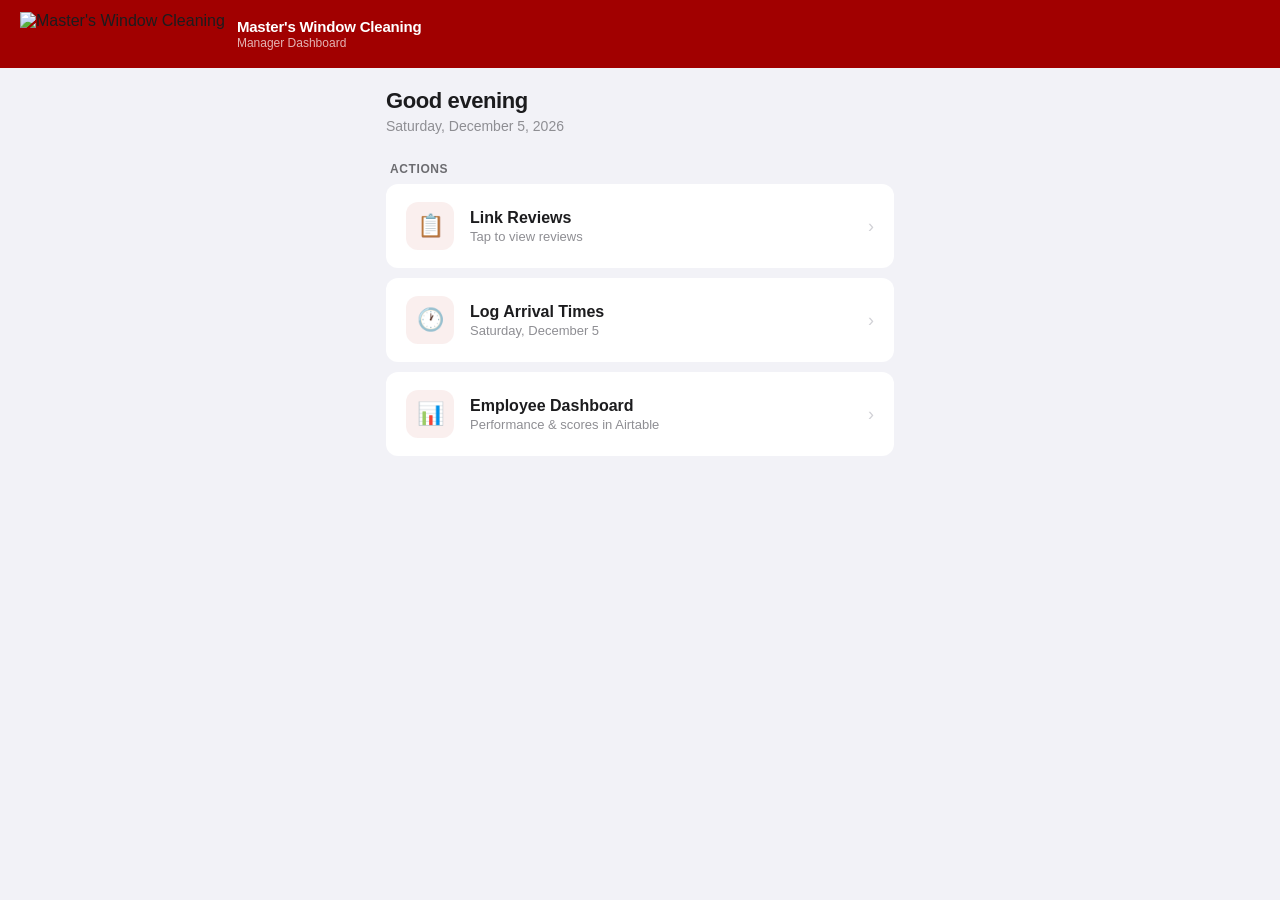
==== index.html @ 9eea2c7a "adding 3 pages and a dashboard" ====
<!DOCTYPE html>
<html lang="en">
<head>
<meta charset="UTF-8">
<meta name="viewport" content="width=device-width, initial-scale=1.0, maximum-scale=1.0">
<title>Master's Window Cleaning — Manager Dashboard</title>
<link rel="stylesheet" href="/mwc.css">
</head>
<body>

<header>
  <img class="header-logo" src="https://www.masterswindowcleaning.com/wp-content/uploads/2023/05/Final-logo.png" alt="Master's Window Cleaning">
  <div class="header-text">
    <h1>Master's Window Cleaning</h1>
    <p>Manager Dashboard</p>
  </div>
</header>

<div class="container">

  <div class="greeting" id="greeting">Good morning</div>
  <div class="date-label" id="date-label"></div>

  <p class="section-label">Actions</p>
  <div class="cards">

    <a class="dash-card" href="/reviews/">
      <div class="dash-icon">📋</div>
      <div class="dash-info">
        <div class="dash-title">Link Reviews</div>
        <div class="dash-sub" id="review-count"><span class="spinner"></span> Loading...</div>
      </div>
      <div class="dash-arrow">›</div>
    </a>

    <a class="dash-card" href="/manager/">
      <div class="dash-icon">🕐</div>
      <div class="dash-info">
        <div class="dash-title">Log Arrival Times</div>
        <div class="dash-sub" id="today-label"></div>
      </div>
      <div class="dash-arrow">›</div>
    </a>

    <a class="dash-card" href="https://airtable.com/appVXuyAYj47nZwyz/pagpmDIMyFnPi8ftK" target="_blank">
      <div class="dash-icon">📊</div>
      <div class="dash-info">
        <div class="dash-title">Employee Dashboard</div>
        <div class="dash-sub">Performance & scores in Airtable</div>
      </div>
      <div class="dash-arrow">›</div>
    </a>

  </div>

</div>

<script>
const AIRTABLE_BASE_ID = 'appVXuyAYj47nZwyz';
const AIRTABLE_PAT = 'pat51Bpz1DmsTICb1.4cc6011c585d7167d45c6214905f55c09fe042e18742b3fdd53f09646cfb00a0';

// Greeting and date
const now = new Date();
const hour = now.getHours();
const greeting = hour < 12 ? 'Good morning' : hour < 17 ? 'Good afternoon' : 'Good evening';
document.getElementById('greeting').textContent = greeting;
document.getElementById('date-label').textContent = now.toLocaleDateString('en-US', { weekday: 'long', month: 'long', day: 'numeric', year: 'numeric' });
document.getElementById('today-label').textContent = now.toLocaleDateString('en-US', { weekday: 'long', month: 'long', day: 'numeric' });

// Load unlinked review count
async function loadReviewCount() {
  try {
    const formula = encodeURIComponent(`NOT({Linked by Office})`);
    const res = await fetch(
      `https://api.airtable.com/v0/${AIRTABLE_BASE_ID}/Reviews?filterByFormula=${formula}&fields[]=Date`,
      { headers: { 'Authorization': `Bearer ${AIRTABLE_PAT}` } }
    );
    const data = await res.json();
    const count = data.records.length;
    const el = document.getElementById('review-count');
    if (count === 0) {
      el.textContent = 'All reviews linked ✓';
    } else {
      el.textContent = `${count} unlinked review${count !== 1 ? 's' : ''} waiting`;
      el.classList.add('alert');
    }
  } catch(e) {
    document.getElementById('review-count').textContent = 'Tap to view reviews';
  }
}

loadReviewCount();
</script>
</body>
</html>
---- mwc.css ----
:root {
    --brand:        #C0392B;
    --brand-dark:   #96281B;
    --brand-bg:     rgba(192,57,43,0.08);
    --text:         #1C1C1E;
    --text-2:       #6C6C70;
    --text-3:       #8E8E93;
    --sep:          rgba(60,60,67,0.18);
    --sep-opaque:   #D1D1D6;
    --bg:           #F2F2F7;
    --surface:      #FFFFFF;
    --radius:       12px;
    --radius-sm:    10px;
  }

  * { box-sizing: border-box; margin: 0; padding: 0; }

  body {
    font-family: -apple-system, BlinkMacSystemFont, 'Helvetica Neue', Arial, sans-serif;
    background: var(--bg);
    color: var(--text);
    min-height: 100vh;
    -webkit-font-smoothing: antialiased;
  }

  /* ── HEADER ── */
  header {
    background: #a10000;
    padding: 12px 20px;
    display: flex;
    align-items: center;
    gap: 12px;
    position: sticky;
    top: 0;
    z-index: 100;
    border-bottom: none;
  }

  .header-logo {
    height: 44px;
    width: auto;
    object-fit: contain;
    flex-shrink: 0;
  }

  .header-text h1 {
    font-size: 15px;
    font-weight: 600;
    color: #ffffff;
    letter-spacing: -0.2px;
  }

  .header-text p {
    font-size: 12px;
    font-weight: 400;
    color: rgba(255,255,255,0.70);
    margin-top: 1px;
  }

  /* ── CONTAINER ── */
  .container {
    max-width: 540px;
    margin: 0 auto;
    padding: 20px 16px 60px;
  }

  /* ── STEPS ── */
  .step { display: none; animation: fadeIn 0.25s ease; }
  .step.active { display: block; }

  @keyframes fadeIn {
    from { opacity: 0; transform: translateY(6px); }
    to   { opacity: 1; transform: translateY(0); }
  }

  /* ── PROGRESS ── */
  .progress {
    display: flex;
    gap: 5px;
    margin-bottom: 24px;
  }

  .progress-dot {
    flex: 1;
    height: 3px;
    background: var(--sep-opaque);
    border-radius: 2px;
    transition: background 0.3s;
  }

  .progress-dot.done { background: var(--brand); }

  /* ── SECTION LABEL ── */
  .section-label {
    font-size: 12px;
    font-weight: 600;
    color: var(--text-2);
    text-transform: uppercase;
    letter-spacing: 0.6px;
    margin: 20px 4px 8px;
  }

  /* ── CARDS ── */
  .card {
    background: var(--surface);
    border-radius: var(--radius);
    overflow: hidden;
    margin-bottom: 10px;
  }

  .card-title { display: none; }

  /* ── FORM ROWS ── */
  .form-row {
    display: flex;
    align-items: center;
    min-height: 44px;
    padding: 11px 16px;
    gap: 10px;
    border-bottom: 0.5px solid var(--sep);
  }

  .form-row:last-child { border-bottom: none; }

  .form-row .row-label {
    font-size: 16px;
    font-weight: 400;
    color: var(--text);
    flex-shrink: 0;
  }

  .form-row .row-label small {
    font-size: 13px;
    color: var(--text-3);
    font-weight: 400;
  }

  /* ── STANDALONE FIELD ── */
  .field-block {
    padding: 12px 16px;
    border-bottom: 0.5px solid var(--sep);
  }

  .field-block:last-child { border-bottom: none; }

  .field-block label {
    display: block;
    font-size: 12px;
    font-weight: 500;
    color: var(--text-3);
    margin-bottom: 5px;
    text-transform: none;
    letter-spacing: 0;
  }

  /* ── SELECT ── */
  .select-wrapper { position: relative; }

  .select-wrapper select {
    width: 100%;
    padding: 0;
    padding-right: 24px;
    border: none;
    background: transparent;
    font-family: inherit;
    font-size: 16px;
    font-weight: 400;
    color: var(--text);
    -webkit-appearance: none;
    appearance: none;
    outline: none;
    cursor: pointer;
  }

  .select-wrapper::after {
    content: '';
    position: absolute;
    right: 2px;
    top: 50%;
    width: 7px;
    height: 7px;
    border-right: 1.5px solid var(--text-3);
    border-bottom: 1.5px solid var(--text-3);
    transform: translateY(-65%) rotate(45deg);
    pointer-events: none;
  }

  /* ── DATE / TIME ── */
  input[type="time"],
  input[type="date"] {
    flex: 1;
    text-align: right;
    font-family: inherit;
    font-size: 16px;
    font-weight: 400;
    color: var(--brand);
    border: none;
    background: transparent;
    padding: 0;
    outline: none;
    cursor: pointer;
    min-width: 0;
  }

  .date-sub {
    font-size: 12px;
    color: var(--text-3);
    margin-top: 3px;
  }

  /* ── TEXT INPUT / TEXTAREA ── */
  input[type="text"] {
    width: 100%;
    border: none;
    background: transparent;
    font-family: inherit;
    font-size: 16px;
    color: var(--text);
    -webkit-appearance: none;
    appearance: none;
    outline: none;
    padding: 0;
  }

  textarea {
    width: 100%;
    border: none;
    background: transparent;
    font-family: inherit;
    font-size: 15px;
    font-weight: 400;
    color: var(--text);
    outline: none;
    resize: none;
    min-height: 88px;
    padding: 14px 16px;
    line-height: 1.5;
    display: block;
  }

  textarea::placeholder { color: var(--text-3); }

  /* ── TOGGLE ── */
  .toggle-field {
    display: flex;
    align-items: center;
    justify-content: space-between;
    padding: 10px 16px;
    min-height: 44px;
    border-bottom: 0.5px solid var(--sep);
  }

  .toggle-field:last-child { border-bottom: none; }

  .toggle-label { font-size: 16px; font-weight: 400; color: var(--text); }
  .toggle-sub { font-size: 13px; color: var(--text-2); margin-top: 1px; }

  .toggle {
    position: relative;
    width: 51px;
    height: 31px;
    flex-shrink: 0;
  }

  .toggle input { opacity: 0; width: 0; height: 0; position: absolute; }

  .toggle-slider {
    position: absolute;
    inset: 0;
    background: var(--sep-opaque);
    border-radius: 31px;
    transition: background 0.25s;
    cursor: pointer;
  }

  .toggle-slider::before {
    content: '';
    position: absolute;
    width: 27px;
    height: 27px;
    left: 2px;
    top: 2px;
    background: white;
    border-radius: 50%;
    transition: transform 0.25s;
    box-shadow: 0 2px 6px rgba(0,0,0,0.20), 0 0.5px 2px rgba(0,0,0,0.12);
  }

  .toggle input:checked + .toggle-slider { background: var(--brand); }
  .toggle input:checked + .toggle-slider::before { transform: translateX(20px); }

  /* ── CHECKLIST TOGGLE ── */
  .checklist-toggle { align-items: flex-start; padding-top: 12px; padding-bottom: 12px; }
  .checklist-toggle .toggle { margin-top: 3px; }
  .checklist-item-label { flex: 1; padding-right: 12px; font-size: 15px; line-height: 1.4; color: var(--text); }

  /* ── PHOTO UPLOAD ── */
  .photo-section { padding: 14px 16px; }
  .photo-section + .photo-section { border-top: 0.5px solid var(--sep); }

  .photo-upload {
    border: 1.5px dashed var(--sep-opaque);
    border-radius: var(--radius-sm);
    padding: 20px 16px;
    text-align: center;
    cursor: pointer;
    position: relative;
    transition: border-color 0.2s, background 0.2s;
  }

  .photo-upload:active { border-color: var(--brand); background: var(--brand-bg); }

  .photo-upload input[type="file"] {
    position: absolute;
    inset: 0;
    opacity: 0;
    cursor: pointer;
    width: 100%;
    height: 100%;
    border: none;
    background: none;
    padding: 0;
  }

  .photo-upload-icon { font-size: 26px; margin-bottom: 5px; line-height: 1; }
  .photo-upload p { font-size: 14px; color: var(--text-2); }
  .photo-upload strong { color: var(--brand); font-weight: 600; }

  .photo-preview { display: flex; flex-wrap: wrap; gap: 8px; margin-top: 10px; }

  .photo-preview img {
    width: 72px;
    height: 72px;
    object-fit: cover;
    border-radius: 8px;
  }

  /* ── JOB BANNER ── */
  .job-banner {
    background: var(--brand);
    color: white;
    border-radius: var(--radius);
    padding: 16px 18px;
    margin-bottom: 10px;
  }

  .job-banner .job-name {
    font-size: 18px;
    font-weight: 700;
    letter-spacing: -0.3px;
    margin-bottom: 3px;
  }

  .job-banner .job-meta {
    font-size: 13px;
    color: rgba(255,255,255,0.80);
    display: flex;
    flex-direction: column;
    gap: 1px;
  }

  .job-banner .job-type-tag {
    display: inline-block;
    background: rgba(255,255,255,0.20);
    color: white;
    font-size: 11px;
    font-weight: 600;
    text-transform: uppercase;
    letter-spacing: 0.8px;
    padding: 3px 10px;
    border-radius: 20px;
    margin-top: 8px;
  }

  /* ── CLIENT LIST ── */
  .client-list { display: flex; flex-direction: column; gap: 8px; }
  .client-list-card { margin-bottom: 10px; }

  .client-item {
    background: var(--surface);
    border-radius: var(--radius);
    padding: 14px 16px;
    cursor: pointer;
    display: flex;
    align-items: center;
    gap: 12px;
    transition: background 0.15s;
  }

  .client-item:active { background: var(--bg); }
  .client-item.selected { background: var(--brand-bg); }
  .client-item-info { flex: 1; min-width: 0; }

  .client-item-name { font-size: 16px; font-weight: 600; color: var(--text); margin-bottom: 2px; }
  .client-item-jobs { font-size: 13px; color: var(--text-3); }

  .client-item-check {
    width: 22px;
    height: 22px;
    border-radius: 50%;
    border: 1.5px solid var(--sep-opaque);
    display: flex;
    align-items: center;
    justify-content: center;
    flex-shrink: 0;
    color: transparent;
    font-size: 11px;
    font-weight: 700;
    transition: all 0.2s;
  }

  .client-item.selected .client-item-check {
    background: var(--brand);
    border-color: var(--brand);
    color: white;
  }

  /* ── REVIEW CARD ── */
  .review-card {
    background: var(--surface);
    border-radius: var(--radius);
    padding: 16px;
    margin-bottom: 12px;
  }

  .review-meta {
    display: flex;
    gap: 8px;
    align-items: center;
    margin-bottom: 8px;
  }

  .review-source {
    font-size: 11px;
    font-weight: 600;
    text-transform: uppercase;
    letter-spacing: 0.6px;
    padding: 3px 8px;
    border-radius: 20px;
    background: var(--brand-bg);
    color: var(--brand);
  }

  .review-date { font-size: 12px; color: var(--text-3); }

  .review-customer {
    font-size: 16px;
    font-weight: 600;
    color: var(--text);
    margin-bottom: 6px;
  }

  .review-text {
    font-size: 14px;
    color: var(--text-2);
    line-height: 1.5;
    margin-bottom: 12px;
  }

  .review-fields { display: flex; flex-direction: column; gap: 10px; }

  .review-field label {
    display: block;
    font-size: 11px;
    font-weight: 600;
    color: var(--text-3);
    text-transform: uppercase;
    letter-spacing: 0.5px;
    margin-bottom: 4px;
  }

  .review-field input[type="text"],
  .review-field select {
    width: 100%;
    padding: 8px 10px;
    border: 1px solid var(--sep-opaque);
    border-radius: var(--radius-sm);
    font-family: inherit;
    font-size: 15px;
    color: var(--text);
    background: var(--bg);
    outline: none;
    -webkit-appearance: none;
    appearance: none;
  }

  .review-save-btn {
    margin-top: 12px;
    width: 100%;
    padding: 11px;
    background: var(--brand);
    color: white;
    border: none;
    border-radius: var(--radius-sm);
    font-family: inherit;
    font-size: 15px;
    font-weight: 600;
    cursor: pointer;
    transition: opacity 0.15s;
  }

  .review-save-btn:active { opacity: 0.75; }
  .review-save-btn:disabled { opacity: 0.5; }

  .review-saved {
    text-align: center;
    padding: 12px;
    color: #34C759;
    font-size: 14px;
    font-weight: 600;
  }

  /* ── BUTTONS ── */
  .btn {
    display: block;
    width: 100%;
    padding: 14px 20px;
    border: none;
    border-radius: var(--radius);
    font-family: inherit;
    font-size: 16px;
    font-weight: 600;
    letter-spacing: -0.2px;
    cursor: pointer;
    transition: opacity 0.15s, transform 0.1s;
    text-align: center;
  }

  .btn:active { opacity: 0.75; transform: scale(0.99); }
  .btn-primary { background: var(--brand); color: white; }
  .btn-secondary { background: none; color: var(--brand); font-weight: 500; padding: 12px 20px; }

  .actions { margin-top: 16px; display: flex; flex-direction: column; gap: 2px; }

  /* ── INCIDENT NOTES ── */
  #incident-notes-field {
    display: none;
    border-top: 0.5px solid var(--sep);
    padding: 4px 16px 12px;
  }

  #incident-notes-field.visible { display: block; }

  #incident-notes-field label {
    display: block;
    font-size: 12px;
    font-weight: 500;
    color: var(--text-3);
    margin: 10px 0 5px;
  }

  #incident-notes-field textarea { padding: 0; min-height: 72px; }

  /* ── LOADING ── */
  .loading {
    text-align: center;
    padding: 32px 20px;
    color: var(--text-3);
    font-size: 14px;
    font-weight: 500;
  }

  .spinner {
    width: 24px;
    height: 24px;
    border: 2px solid var(--sep-opaque);
    border-top-color: var(--brand);
    border-radius: 50%;
    animation: spin 0.8s linear infinite;
    margin: 0 auto 10px;
  }

  @keyframes spin { to { transform: rotate(360deg); } }

  /* ── NO JOBS / ERROR ── */
  .no-jobs {
    text-align: center;
    padding: 32px;
    color: var(--text-3);
    font-size: 15px;
  }

  .error-msg {
    background: rgba(255,59,48,0.10);
    color: #FF3B30;
    padding: 11px 14px;
    border-radius: var(--radius-sm);
    font-size: 14px;
    font-weight: 500;
    margin-bottom: 12px;
    display: none;
  }

  .error-msg.visible { display: block; }

  /* ── SUCCESS ── */
  .success-screen {
    text-align: center;
    padding: 56px 24px 40px;
    display: none;
  }

  .success-screen.visible { display: block; animation: fadeIn 0.4s ease; }
  .success-icon { font-size: 64px; margin-bottom: 20px; line-height: 1; }

  .success-screen h2 {
    font-size: 26px;
    font-weight: 700;
    color: var(--text);
    letter-spacing: -0.5px;
    margin-bottom: 8px;
  }

  .success-screen p {
    color: var(--text-2);
    font-size: 15px;
    margin-bottom: 32px;
    line-height: 1.5;
  }

  /* ── DASHBOARD LANDING ── */
  .greeting {
    font-size: 22px;
    font-weight: 700;
    color: var(--text);
    letter-spacing: -0.4px;
    margin-bottom: 4px;
  }

  .date-label {
    font-size: 14px;
    color: var(--text-3);
    margin-bottom: 28px;
  }

  .cards { display: flex; flex-direction: column; gap: 10px; margin-bottom: 28px; }

  .dash-card {
    background: var(--surface);
    border-radius: var(--radius);
    padding: 18px 20px;
    display: flex;
    align-items: center;
    gap: 16px;
    cursor: pointer;
    text-decoration: none;
    color: inherit;
    transition: background 0.15s, transform 0.1s;
    border: none;
    width: 100%;
    text-align: left;
  }

  .dash-card:active { background: var(--brand-bg); transform: scale(0.99); }

  .dash-icon {
    width: 48px;
    height: 48px;
    background: var(--brand-bg);
    border-radius: 12px;
    display: flex;
    align-items: center;
    justify-content: center;
    font-size: 22px;
    flex-shrink: 0;
  }

  .dash-info { flex: 1; min-width: 0; }
  .dash-title { font-size: 16px; font-weight: 600; color: var(--text); margin-bottom: 2px; }
  .dash-sub { font-size: 13px; color: var(--text-3); }
  .dash-sub.alert { color: var(--brand); font-weight: 500; }
  .dash-arrow { font-size: 18px; color: var(--sep-opaque); flex-shrink: 0; }
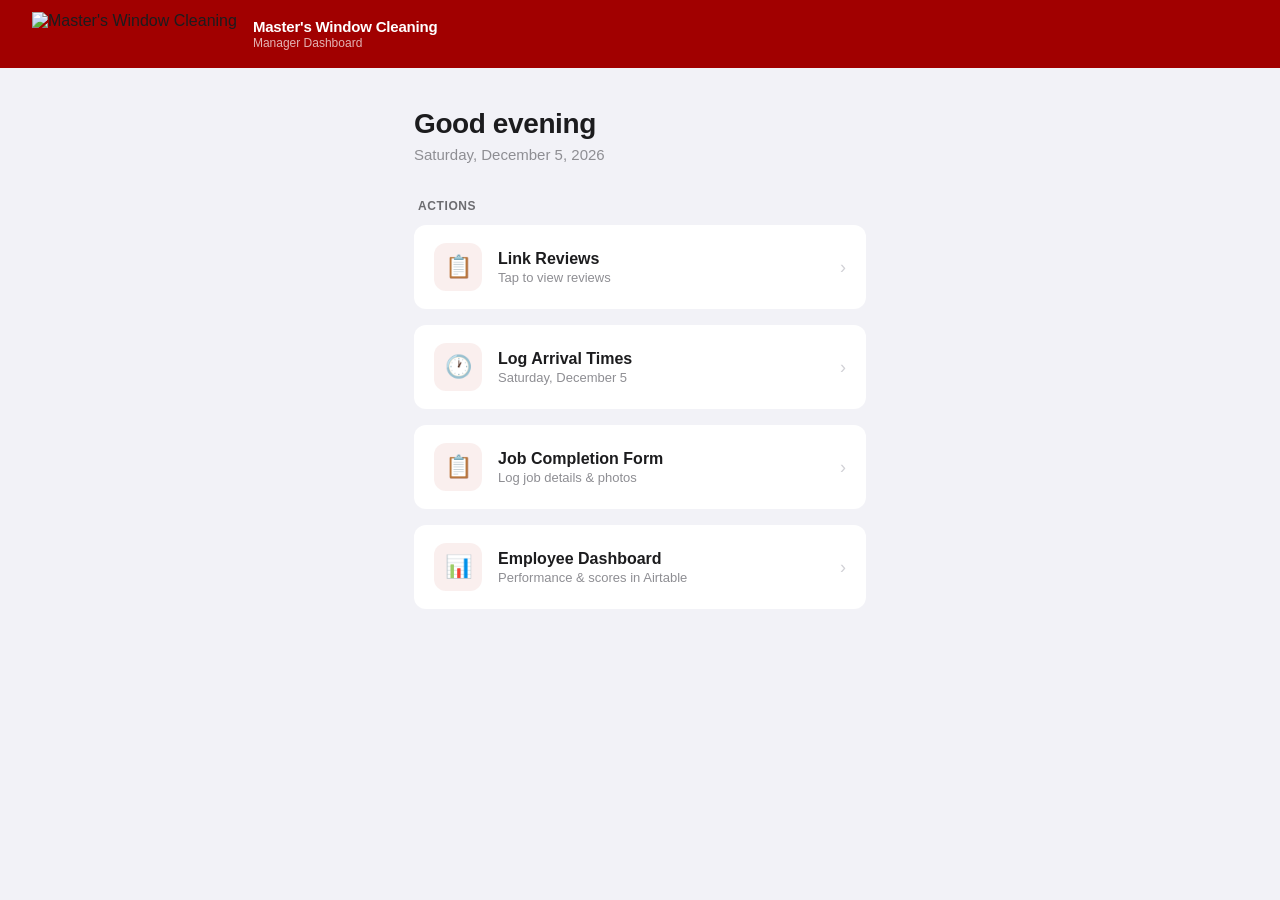
==== commit da585ae4: "Add Job Completion Form button to dashboard - Add new dashboard card linking to /jobs/ form - Opens " ====
--- a/index.html
+++ b/index.html
@@ -38,6 +38,15 @@
       <div class="dash-info">
         <div class="dash-title">Log Arrival Times</div>
         <div class="dash-sub" id="today-label"></div>
+      </div>
+      <div class="dash-arrow">›</div>
+    </a>
+
+    <a class="dash-card" href="/jobs/" target="_blank">
+      <div class="dash-icon">📋</div>
+      <div class="dash-info">
+        <div class="dash-title">Job Completion Form</div>
+        <div class="dash-sub">Log job details & photos</div>
       </div>
       <div class="dash-arrow">›</div>
     </a>
--- a/mwc.css
+++ b/mwc.css
@@ -36,6 +36,13 @@
     border-bottom: none;
   }
 
+  @media (min-width: 641px) {
+    header {
+      padding: 12px 32px;
+      gap: 16px;
+    }
+  }
+
   .header-logo {
     height: 44px;
     width: auto;
@@ -57,11 +64,36 @@
     margin-top: 1px;
   }
 
+  .header-back {
+    background: none;
+    border: none;
+    color: #ffffff;
+    font-size: 26px;
+    padding: 0;
+    width: 44px;
+    height: 44px;
+    display: flex;
+    align-items: center;
+    justify-content: center;
+    cursor: pointer;
+    flex-shrink: 0;
+    transition: opacity 0.15s;
+    margin-left: auto;
+  }
+
+  .header-back:active { opacity: 0.6; }
+
   /* ── CONTAINER ── */
   .container {
-    max-width: 540px;
     margin: 0 auto;
     padding: 20px 16px 60px;
+  }
+
+  @media (min-width: 641px) {
+    .container {
+      max-width: 500px;
+      padding: 40px 24px 80px;
+    }
   }
 
   /* ── STEPS ── */
@@ -97,7 +129,7 @@
     color: var(--text-2);
     text-transform: uppercase;
     letter-spacing: 0.6px;
-    margin: 20px 4px 8px;
+    margin: 24px 4px 12px;
   }
 
   /* ── CARDS ── */
@@ -106,6 +138,11 @@
     border-radius: var(--radius);
     overflow: hidden;
     margin-bottom: 10px;
+    box-shadow: 0 1px 3px rgba(0, 0, 0, 0.08);
+  }
+
+  @media (min-width: 641px) {
+    .card { margin-bottom: 16px; }
   }
 
   .card-title { display: none; }
@@ -121,6 +158,13 @@
   }
 
   .form-row:last-child { border-bottom: none; }
+
+  @media (min-width: 641px) {
+    .form-row {
+      padding: 14px 20px;
+      gap: 20px;
+    }
+  }
 
   .form-row .row-label {
     font-size: 16px;
@@ -175,13 +219,13 @@
   .select-wrapper::after {
     content: '';
     position: absolute;
-    right: 2px;
+    right: 8px;
     top: 50%;
-    width: 7px;
-    height: 7px;
+    width: 6px;
+    height: 6px;
     border-right: 1.5px solid var(--text-3);
     border-bottom: 1.5px solid var(--text-3);
-    transform: translateY(-65%) rotate(45deg);
+    transform: translateY(-50%) rotate(45deg);
     pointer-events: none;
   }
 
@@ -415,19 +459,45 @@
     color: white;
   }
 
+  /* ── REVIEW LIST GRID ── */
+  #review-list {
+    display: grid;
+    grid-template-columns: 1fr;
+    gap: 20px;
+  }
+
+  @media (min-width: 641px) {
+    #review-list {
+      grid-template-columns: repeat(2, 1fr);
+      gap: 40px;
+      width: 100vw;
+      margin-left: calc(-50vw + 50%);
+      margin-right: calc(-50vw + 50%);
+      padding: 0 24px;
+    }
+  }
+
+  @media (min-width: 1024px) {
+    #review-list {
+      grid-template-columns: repeat(3, 1fr);
+      gap: 40px;
+    }
+  }
+
   /* ── REVIEW CARD ── */
   .review-card {
     background: var(--surface);
     border-radius: var(--radius);
-    padding: 16px;
+    padding: 18px;
+    box-shadow: 0 1px 3px rgba(0, 0, 0, 0.08);
+  }
+
+  .review-meta {
+    display: flex;
+    gap: 10px;
+    align-items: center;
     margin-bottom: 12px;
-  }
-
-  .review-meta {
-    display: flex;
-    gap: 8px;
-    align-items: center;
-    margin-bottom: 8px;
+    flex-wrap: wrap;
   }
 
   .review-source {
@@ -435,7 +505,7 @@
     font-weight: 600;
     text-transform: uppercase;
     letter-spacing: 0.6px;
-    padding: 3px 8px;
+    padding: 4px 10px;
     border-radius: 20px;
     background: var(--brand-bg);
     color: var(--brand);
@@ -447,17 +517,17 @@
     font-size: 16px;
     font-weight: 600;
     color: var(--text);
-    margin-bottom: 6px;
+    margin-bottom: 10px;
   }
 
   .review-text {
     font-size: 14px;
     color: var(--text-2);
     line-height: 1.5;
-    margin-bottom: 12px;
-  }
-
-  .review-fields { display: flex; flex-direction: column; gap: 10px; }
+    margin-bottom: 16px;
+  }
+
+  .review-fields { display: flex; flex-direction: column; gap: 16px; margin-top: 14px; }
 
   .review-field label {
     display: block;
@@ -466,13 +536,13 @@
     color: var(--text-3);
     text-transform: uppercase;
     letter-spacing: 0.5px;
-    margin-bottom: 4px;
+    margin-bottom: 8px;
   }
 
   .review-field input[type="text"],
   .review-field select {
     width: 100%;
-    padding: 8px 10px;
+    padding: 10px 12px;
     border: 1px solid var(--sep-opaque);
     border-radius: var(--radius-sm);
     font-family: inherit;
@@ -485,9 +555,9 @@
   }
 
   .review-save-btn {
-    margin-top: 12px;
+    margin-top: 18px;
     width: 100%;
-    padding: 11px;
+    padding: 12px;
     background: var(--brand);
     color: white;
     border: none;
@@ -527,6 +597,8 @@
   }
 
   .btn:active { opacity: 0.75; transform: scale(0.99); }
+  .btn:disabled { opacity: 0.5; cursor: not-allowed; }
+  .btn:disabled:active { opacity: 0.5; transform: none; }
   .btn-primary { background: var(--brand); color: white; }
   .btn-secondary { background: none; color: var(--brand); font-weight: 500; padding: 12px 20px; }
 
@@ -633,7 +705,22 @@
     margin-bottom: 28px;
   }
 
+  @media (min-width: 641px) {
+    .greeting {
+      font-size: 28px;
+      margin-bottom: 6px;
+    }
+    .date-label {
+      font-size: 15px;
+      margin-bottom: 36px;
+    }
+  }
+
   .cards { display: flex; flex-direction: column; gap: 10px; margin-bottom: 28px; }
+
+  @media (min-width: 641px) {
+    .cards { gap: 16px; margin-bottom: 40px; }
+  }
 
   .dash-card {
     background: var(--surface);
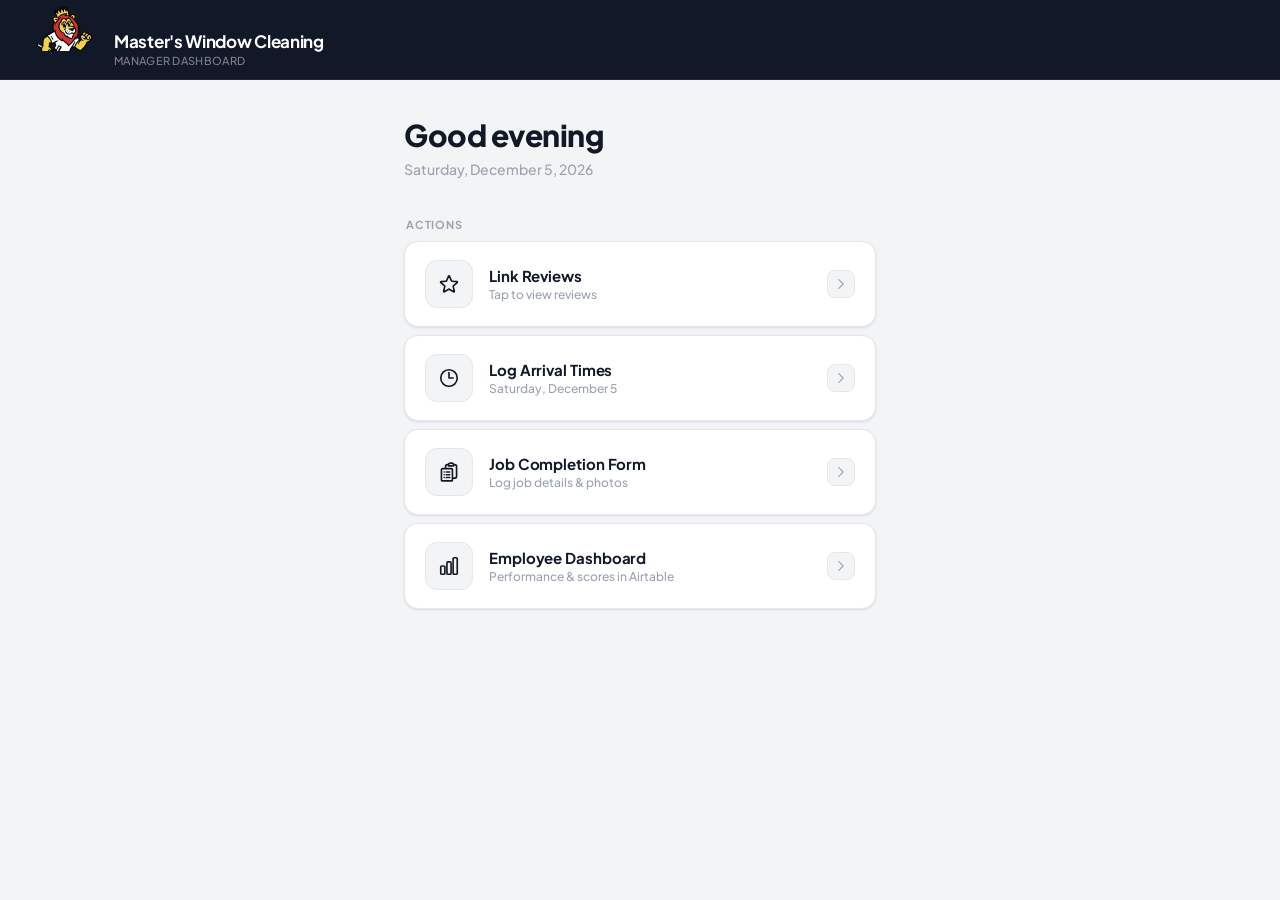
==== commit 24ca374e: "Implement design reskin across all pages - Replace mwc.css with mwc-new.css (new design tokens, typo" ====
--- a/index.html
+++ b/index.html
@@ -4,12 +4,12 @@
 <meta charset="UTF-8">
 <meta name="viewport" content="width=device-width, initial-scale=1.0, maximum-scale=1.0">
 <title>Master's Window Cleaning — Manager Dashboard</title>
-<link rel="stylesheet" href="/mwc.css">
+<link rel="stylesheet" href="/mwc-new.css">
 </head>
 <body>
 
 <header>
-  <img class="header-logo" src="https://www.masterswindowcleaning.com/wp-content/uploads/2023/05/Final-logo.png" alt="Master's Window Cleaning">
+  <img class="header-lion" src="/assets/lion.png" alt="Lion">
   <div class="header-text">
     <h1>Master's Window Cleaning</h1>
     <p>Manager Dashboard</p>
@@ -24,40 +24,64 @@
   <p class="section-label">Actions</p>
   <div class="cards">
 
-    <a class="dash-card" href="/reviews/">
-      <div class="dash-icon">📋</div>
+    <a class="dash-card" href="/reviews/index.html">
+      <div class="dash-icon">
+        <svg xmlns="http://www.w3.org/2000/svg" fill="none" viewBox="0 0 24 24" stroke-width="1.8" stroke="currentColor">
+          <path stroke-linecap="round" stroke-linejoin="round" d="M11.48 3.499a.562.562 0 0 1 1.04 0l2.125 5.111a.563.563 0 0 0 .475.345l5.518.442c.499.04.701.663.321.988l-4.204 3.602a.563.563 0 0 0-.182.557l1.285 5.385a.562.562 0 0 1-.84.61l-4.725-2.885a.562.562 0 0 0-.586 0L6.982 20.54a.562.562 0 0 1-.84-.61l1.285-5.386a.562.562 0 0 0-.182-.557l-4.204-3.602a.562.562 0 0 1 .321-.988l5.518-.442a.563.563 0 0 0 .475-.345L11.48 3.5Z" />
+        </svg>
+      </div>
       <div class="dash-info">
         <div class="dash-title">Link Reviews</div>
-        <div class="dash-sub" id="review-count"><span class="spinner"></span> Loading...</div>
+        <div class="dash-sub" id="review-count">Loading…</div>
       </div>
-      <div class="dash-arrow">›</div>
+      <div class="dash-arrow">
+        <svg xmlns="http://www.w3.org/2000/svg" fill="none" viewBox="0 0 24 24" stroke-width="2" stroke="currentColor"><path stroke-linecap="round" stroke-linejoin="round" d="m8.25 4.5 7.5 7.5-7.5 7.5" /></svg>
+      </div>
     </a>
 
-    <a class="dash-card" href="/manager/">
-      <div class="dash-icon">🕐</div>
+    <a class="dash-card" href="/manager/index.html">
+      <div class="dash-icon">
+        <svg xmlns="http://www.w3.org/2000/svg" fill="none" viewBox="0 0 24 24" stroke-width="1.8" stroke="currentColor">
+          <path stroke-linecap="round" stroke-linejoin="round" d="M12 6v6h4.5m4.5 0a9 9 0 1 1-18 0 9 9 0 0 1 18 0Z" />
+        </svg>
+      </div>
       <div class="dash-info">
         <div class="dash-title">Log Arrival Times</div>
         <div class="dash-sub" id="today-label"></div>
       </div>
-      <div class="dash-arrow">›</div>
+      <div class="dash-arrow">
+        <svg xmlns="http://www.w3.org/2000/svg" fill="none" viewBox="0 0 24 24" stroke-width="2" stroke="currentColor"><path stroke-linecap="round" stroke-linejoin="round" d="m8.25 4.5 7.5 7.5-7.5 7.5" /></svg>
+      </div>
     </a>
 
-    <a class="dash-card" href="/jobs/" target="_blank">
-      <div class="dash-icon">📋</div>
+    <a class="dash-card" href="/jobs/index.html">
+      <div class="dash-icon">
+        <svg xmlns="http://www.w3.org/2000/svg" fill="none" viewBox="0 0 24 24" stroke-width="1.8" stroke="currentColor">
+          <path stroke-linecap="round" stroke-linejoin="round" d="M9 12h3.75M9 15h3.75M9 18h3.75m3 .75H18a2.25 2.25 0 0 0 2.25-2.25V6.108c0-1.135-.845-2.098-1.976-2.192a48.424 48.424 0 0 0-1.123-.08m-5.801 0c-.065.21-.1.433-.1.664 0 .414.336.75.75.75h4.5a.75.75 0 0 0 .75-.75 2.25 2.25 0 0 0-.1-.664m-5.8 0A2.251 2.251 0 0 1 13.5 2.25H15c1.012 0 1.867.668 2.15 1.586m-5.8 0c-.376.023-.75.05-1.124.08C9.095 4.01 8.25 4.973 8.25 6.108V8.25m0 0H4.875c-.621 0-1.125.504-1.125 1.125v11.25c0 .621.504 1.125 1.125 1.125h9.75c.621 0 1.125-.504 1.125-1.125V9.375c0-.621-.504-1.125-1.125-1.125H8.25ZM6.75 12h.008v.008H6.75V12Zm0 3h.008v.008H6.75V15Zm0 3h.008v.008H6.75V18Z" />
+        </svg>
+      </div>
       <div class="dash-info">
         <div class="dash-title">Job Completion Form</div>
         <div class="dash-sub">Log job details & photos</div>
       </div>
-      <div class="dash-arrow">›</div>
+      <div class="dash-arrow">
+        <svg xmlns="http://www.w3.org/2000/svg" fill="none" viewBox="0 0 24 24" stroke-width="2" stroke="currentColor"><path stroke-linecap="round" stroke-linejoin="round" d="m8.25 4.5 7.5 7.5-7.5 7.5" /></svg>
+      </div>
     </a>
 
     <a class="dash-card" href="https://airtable.com/appVXuyAYj47nZwyz/pagpmDIMyFnPi8ftK" target="_blank">
-      <div class="dash-icon">📊</div>
+      <div class="dash-icon">
+        <svg xmlns="http://www.w3.org/2000/svg" fill="none" viewBox="0 0 24 24" stroke-width="1.8" stroke="currentColor">
+          <path stroke-linecap="round" stroke-linejoin="round" d="M3 13.125C3 12.504 3.504 12 4.125 12h2.25c.621 0 1.125.504 1.125 1.125v6.75C7.5 20.496 6.996 21 6.375 21h-2.25A1.125 1.125 0 0 1 3 19.875v-6.75ZM9.75 8.625c0-.621.504-1.125 1.125-1.125h2.25c.621 0 1.125.504 1.125 1.125v11.25c0 .621-.504 1.125-1.125 1.125h-2.25a1.125 1.125 0 0 1-1.125-1.125V8.625ZM16.5 4.125c0-.621.504-1.125 1.125-1.125h2.25C20.496 3 21 3.504 21 4.125v15.75c0 .621-.504 1.125-1.125 1.125h-2.25a1.125 1.125 0 0 1-1.125-1.125V4.125Z" />
+        </svg>
+      </div>
       <div class="dash-info">
         <div class="dash-title">Employee Dashboard</div>
-        <div class="dash-sub">Performance & scores in Airtable</div>
+        <div class="dash-sub">Performance &amp; scores in Airtable</div>
       </div>
-      <div class="dash-arrow">›</div>
+      <div class="dash-arrow">
+        <svg xmlns="http://www.w3.org/2000/svg" fill="none" viewBox="0 0 24 24" stroke-width="2" stroke="currentColor"><path stroke-linecap="round" stroke-linejoin="round" d="m8.25 4.5 7.5 7.5-7.5 7.5" /></svg>
+      </div>
     </a>
 
   </div>
@@ -89,6 +113,7 @@
     const el = document.getElementById('review-count');
     if (count === 0) {
       el.textContent = 'All reviews linked ✓';
+      el.classList.add('success');
     } else {
       el.textContent = `${count} unlinked review${count !== 1 ? 's' : ''} waiting`;
       el.classList.add('alert');
@@ -100,5 +125,6 @@
 
 loadReviewCount();
 </script>
+<script src="/custom-select.js"></script>
 </body>
 </html>
--- a/mwc-new.css
+++ b/mwc-new.css
@@ -0,0 +1,927 @@
+@import url('https://fonts.googleapis.com/css2?family=Plus+Jakarta+Sans:wght@400;500;600;700;800&display=swap');
+
+/* ── TOKENS ── */
+:root {
+  --red:          #C0392B;
+  --red-bg:       rgba(192,57,43,0.08);
+  --amber:        #D97706;
+  --amber-bg:     rgba(217,119,6,0.10);
+  --primary:      #111827;
+  --primary-h:    #1F2937;
+  --success:      #16A34A;
+  --error:        #DC2626;
+  --text:         #111827;
+  --text-2:       #4B5563;
+  --text-3:       #9CA3AF;
+  --bg:           #F3F4F6;
+  --surface:      #FFFFFF;
+  --border:       #E5E7EB;
+  --border-2:     rgba(0,0,0,0.06);
+  --radius:       14px;
+  --radius-sm:    10px;
+  --shadow-sm:    0 1px 3px rgba(0,0,0,0.07), 0 1px 2px rgba(0,0,0,0.04);
+  --shadow-md:    0 4px 16px rgba(0,0,0,0.07), 0 2px 4px rgba(0,0,0,0.04);
+}
+
+/* ── RESET ── */
+*, *::before, *::after { box-sizing: border-box; margin: 0; padding: 0; }
+
+body {
+  font-family: 'Plus Jakarta Sans', -apple-system, sans-serif;
+  background: var(--bg);
+  color: var(--text);
+  min-height: 100vh;
+  -webkit-font-smoothing: antialiased;
+  text-rendering: optimizeLegibility;
+}
+
+/* ── HEADER ── */
+header {
+  background: #111827;
+  padding: 0 20px 10px;
+  height: 76px;
+  display: flex;
+  align-items: flex-end;
+  gap: 14px;
+  position: sticky;
+  top: 0;
+  z-index: 100;
+  border-bottom: 1px solid rgba(255,255,255,0.06);
+}
+
+@media (min-width: 641px) {
+  header { padding: 0 32px 10px; height: 80px; }
+}
+
+.header-lion {
+  height: 68px;
+  width: 68px;
+  object-fit: contain;
+  object-position: top;
+  flex-shrink: 0;
+  border-radius: 0;
+  margin-bottom: -2px;
+}
+
+.header-text {
+  display: flex;
+  flex-direction: column;
+  gap: 2px;
+  flex: 1;
+  min-width: 0;
+  padding-bottom: 2px;
+}
+
+.header-text h1 {
+  font-size: 17px;
+  font-weight: 700;
+  color: #FFFFFF;
+  letter-spacing: -0.3px;
+  white-space: nowrap;
+  overflow: hidden;
+  text-overflow: ellipsis;
+}
+
+.header-text p {
+  font-size: 11px;
+  font-weight: 500;
+  color: rgba(255,255,255,0.45);
+  letter-spacing: 0.3px;
+  text-transform: uppercase;
+}
+
+.header-back {
+  background: rgba(255,255,255,0.08);
+  border: none;
+  color: rgba(255,255,255,0.80);
+  font-size: 13px;
+  font-weight: 600;
+  font-family: inherit;
+  padding: 0 14px;
+  height: 34px;
+  display: flex;
+  align-items: center;
+  justify-content: center;
+  gap: 6px;
+  cursor: pointer;
+  flex-shrink: 0;
+  transition: background 0.15s, color 0.15s;
+  border-radius: 8px;
+  text-decoration: none;
+}
+
+.header-back:hover { background: rgba(255,255,255,0.13); color: #fff; }
+.header-back svg { width: 14px; height: 14px; }
+
+/* ── CONTAINER ── */
+.container {
+  margin: 0 auto;
+  padding: 24px 16px 72px;
+}
+
+@media (min-width: 641px) {
+  .container {
+    max-width: 520px;
+    padding: 36px 24px 80px;
+  }
+}
+
+/* Wide container for manager/reviews grid */
+.container-wide {
+  margin: 0 auto;
+  padding: 24px 16px 72px;
+  max-width: 1200px;
+}
+
+@media (min-width: 641px) {
+  .container-wide { padding: 36px 32px 80px; }
+}
+
+/* ── STEPS ── */
+.step { display: none; animation: fadeUp 0.22s ease; }
+.step.active { display: block; }
+
+@keyframes fadeUp {
+  from { opacity: 0; transform: translateY(8px); }
+  to   { opacity: 1; transform: translateY(0); }
+}
+
+/* ── PROGRESS ── */
+.progress {
+  display: flex;
+  gap: 5px;
+  margin-bottom: 24px;
+}
+
+.progress-dot {
+  flex: 1;
+  height: 3px;
+  background: var(--border);
+  border-radius: 2px;
+  transition: background 0.3s;
+}
+
+.progress-dot.done { background: var(--primary); }
+
+/* ── SECTION LABEL ── */
+.section-label {
+  font-size: 11px;
+  font-weight: 700;
+  color: var(--text-3);
+  text-transform: uppercase;
+  letter-spacing: 0.8px;
+  margin: 28px 2px 10px;
+}
+
+/* ── CARD ── */
+.card {
+  background: var(--surface);
+  border-radius: var(--radius);
+  overflow: hidden;
+  margin-bottom: 12px;
+  box-shadow: var(--shadow-sm);
+  border: 1px solid var(--border);
+}
+
+@media (min-width: 641px) {
+  .card { margin-bottom: 16px; }
+}
+
+.card-title { display: none; }
+
+/* ── FORM ROWS ── */
+.form-row {
+  display: flex;
+  align-items: center;
+  min-height: 48px;
+  padding: 12px 16px;
+  gap: 12px;
+  border-bottom: 1px solid var(--border);
+}
+
+.form-row:last-child { border-bottom: none; }
+
+@media (min-width: 641px) {
+  .form-row { padding: 14px 20px; }
+}
+
+.form-row .row-label {
+  font-size: 15px;
+  font-weight: 500;
+  color: var(--text);
+  flex-shrink: 0;
+}
+
+.form-row .row-label small {
+  font-size: 12px;
+  color: var(--text-3);
+  font-weight: 400;
+}
+
+/* ── STANDALONE FIELD ── */
+.field-block {
+  padding: 14px 16px;
+  border-bottom: 1px solid var(--border);
+}
+
+.field-block:last-child { border-bottom: none; }
+
+.field-block label {
+  display: block;
+  font-size: 11px;
+  font-weight: 700;
+  color: var(--text-3);
+  margin-bottom: 6px;
+  text-transform: uppercase;
+  letter-spacing: 0.6px;
+}
+
+/* ── SELECT ── */
+.select-wrapper { position: relative; }
+
+.select-wrapper select {
+  width: 100%;
+  padding: 0;
+  padding-right: 24px;
+  border: none;
+  background: transparent;
+  font-family: inherit;
+  font-size: 15px;
+  font-weight: 500;
+  color: var(--text);
+  -webkit-appearance: none;
+  appearance: none;
+  outline: none;
+  cursor: pointer;
+}
+
+.select-wrapper::after {
+  content: '';
+  position: absolute;
+  right: 6px;
+  top: 50%;
+  width: 6px;
+  height: 6px;
+  border-right: 1.5px solid var(--text-3);
+  border-bottom: 1.5px solid var(--text-3);
+  transform: translateY(-60%) rotate(45deg);
+  pointer-events: none;
+}
+
+/* ── DATE / TIME ── */
+input[type="time"],
+input[type="date"] {
+  flex: 1;
+  text-align: right;
+  font-family: inherit;
+  font-size: 15px;
+  font-weight: 500;
+  color: var(--amber);
+  border: none;
+  background: transparent;
+  padding: 0;
+  outline: none;
+  cursor: pointer;
+  min-width: 0;
+}
+
+.date-sub {
+  font-size: 12px;
+  color: var(--text-3);
+  margin-top: 3px;
+}
+
+/* ── TEXT INPUT / TEXTAREA ── */
+input[type="text"] {
+  width: 100%;
+  border: none;
+  background: transparent;
+  font-family: inherit;
+  font-size: 15px;
+  font-weight: 400;
+  color: var(--text);
+  -webkit-appearance: none;
+  appearance: none;
+  outline: none;
+  padding: 0;
+}
+
+textarea {
+  width: 100%;
+  border: none;
+  background: transparent;
+  font-family: inherit;
+  font-size: 15px;
+  font-weight: 400;
+  color: var(--text);
+  outline: none;
+  resize: none;
+  min-height: 88px;
+  padding: 14px 16px;
+  line-height: 1.6;
+  display: block;
+}
+
+textarea::placeholder { color: var(--text-3); }
+
+/* ── TOGGLE ── */
+.toggle-field {
+  display: flex;
+  align-items: center;
+  justify-content: space-between;
+  padding: 12px 16px;
+  min-height: 48px;
+  border-bottom: 1px solid var(--border);
+}
+
+.toggle-field:last-child { border-bottom: none; }
+
+.toggle-label { font-size: 15px; font-weight: 500; color: var(--text); }
+.toggle-sub { font-size: 12px; color: var(--text-2); margin-top: 2px; }
+
+.toggle {
+  position: relative;
+  width: 48px;
+  height: 28px;
+  flex-shrink: 0;
+}
+
+.toggle input { opacity: 0; width: 0; height: 0; position: absolute; }
+
+.toggle-slider {
+  position: absolute;
+  inset: 0;
+  background: var(--border);
+  border-radius: 28px;
+  transition: background 0.25s;
+  cursor: pointer;
+}
+
+.toggle-slider::before {
+  content: '';
+  position: absolute;
+  width: 24px;
+  height: 24px;
+  left: 2px;
+  top: 2px;
+  background: white;
+  border-radius: 50%;
+  transition: transform 0.25s;
+  box-shadow: 0 1px 4px rgba(0,0,0,0.20);
+}
+
+.toggle input:checked + .toggle-slider { background: var(--primary); }
+.toggle input:checked + .toggle-slider::before { transform: translateX(20px); }
+
+/* ── CHECKLIST TOGGLE ── */
+.checklist-toggle { align-items: flex-start; padding-top: 13px; padding-bottom: 13px; }
+.checklist-toggle .toggle { margin-top: 2px; }
+.checklist-item-label { flex: 1; padding-right: 12px; font-size: 15px; line-height: 1.45; color: var(--text); }
+
+/* ── PHOTO UPLOAD ── */
+.photo-section { padding: 14px 16px; }
+.photo-section + .photo-section { border-top: 1px solid var(--border); }
+
+.photo-upload {
+  border: 1.5px dashed var(--border);
+  border-radius: var(--radius-sm);
+  padding: 22px 16px;
+  text-align: center;
+  cursor: pointer;
+  position: relative;
+  transition: border-color 0.2s, background 0.2s;
+}
+
+.photo-upload:hover { border-color: var(--primary); background: rgba(17,24,39,0.03); }
+
+.photo-upload input[type="file"] {
+  position: absolute;
+  inset: 0;
+  opacity: 0;
+  cursor: pointer;
+  width: 100%;
+  height: 100%;
+  border: none;
+  background: none;
+  padding: 0;
+}
+
+.photo-upload-icon { font-size: 24px; margin-bottom: 6px; line-height: 1; }
+.photo-upload p { font-size: 13px; color: var(--text-2); font-weight: 500; }
+.photo-upload strong { color: var(--primary); font-weight: 700; }
+
+.photo-preview { display: flex; flex-wrap: wrap; gap: 8px; margin-top: 10px; }
+
+.photo-preview img {
+  width: 72px;
+  height: 72px;
+  object-fit: cover;
+  border-radius: 8px;
+}
+
+/* ── JOB BANNER ── */
+.job-banner {
+  background: var(--primary);
+  color: white;
+  border-radius: var(--radius);
+  padding: 18px 20px;
+  margin-bottom: 12px;
+  border: 1px solid rgba(255,255,255,0.06);
+}
+
+.job-banner .job-name {
+  font-size: 19px;
+  font-weight: 800;
+  letter-spacing: -0.4px;
+  margin-bottom: 4px;
+}
+
+.job-banner .job-meta {
+  font-size: 13px;
+  color: rgba(255,255,255,0.65);
+  display: flex;
+  flex-direction: column;
+  gap: 2px;
+}
+
+.job-banner .job-type-tag {
+  display: inline-block;
+  background: rgba(217,119,6,0.25);
+  color: #FCD34D;
+  font-size: 10px;
+  font-weight: 700;
+  text-transform: uppercase;
+  letter-spacing: 0.9px;
+  padding: 4px 10px;
+  border-radius: 20px;
+  margin-top: 10px;
+}
+
+/* ── CLIENT LIST ── */
+.client-list { display: flex; flex-direction: column; gap: 6px; }
+.client-list-card { margin-bottom: 12px; }
+
+.client-item {
+  background: var(--surface);
+  border-radius: var(--radius-sm);
+  padding: 14px 16px;
+  cursor: pointer;
+  display: flex;
+  align-items: center;
+  gap: 12px;
+  transition: background 0.15s, box-shadow 0.15s;
+  border: 1px solid var(--border);
+  box-shadow: var(--shadow-sm);
+}
+
+.client-item:hover { background: var(--bg); }
+.client-item.selected { background: rgba(17,24,39,0.04); border-color: var(--primary); }
+.client-item-info { flex: 1; min-width: 0; }
+
+.client-item-name { font-size: 15px; font-weight: 600; color: var(--text); margin-bottom: 2px; }
+.client-item-jobs { font-size: 12px; color: var(--text-3); }
+
+.client-item-check {
+  width: 22px;
+  height: 22px;
+  border-radius: 50%;
+  border: 1.5px solid var(--border);
+  display: flex;
+  align-items: center;
+  justify-content: center;
+  flex-shrink: 0;
+  color: transparent;
+  font-size: 11px;
+  font-weight: 700;
+  transition: all 0.2s;
+}
+
+.client-item.selected .client-item-check {
+  background: var(--primary);
+  border-color: var(--primary);
+  color: white;
+}
+
+/* ── REVIEW LIST GRID ── */
+#review-list {
+  display: grid;
+  grid-template-columns: 1fr;
+  gap: 16px;
+}
+
+@media (min-width: 641px) {
+  #review-list {
+    grid-template-columns: repeat(2, 1fr);
+    gap: 20px;
+  }
+}
+
+@media (min-width: 1024px) {
+  #review-list {
+    grid-template-columns: repeat(3, 1fr);
+    gap: 24px;
+  }
+}
+
+/* ── REVIEW CARD ── */
+.review-card {
+  background: var(--surface);
+  border-radius: var(--radius);
+  padding: 20px;
+  box-shadow: var(--shadow-sm);
+  border: 1px solid var(--border);
+  display: flex;
+  flex-direction: column;
+}
+
+.review-meta {
+  display: flex;
+  gap: 8px;
+  align-items: center;
+  margin-bottom: 12px;
+  flex-wrap: wrap;
+}
+
+.review-source {
+  font-size: 10px;
+  font-weight: 700;
+  text-transform: uppercase;
+  letter-spacing: 0.8px;
+  padding: 4px 10px;
+  border-radius: 20px;
+  background: var(--amber-bg);
+  color: var(--amber);
+}
+
+.review-date { font-size: 12px; color: var(--text-3); font-weight: 500; }
+
+.review-customer {
+  font-size: 16px;
+  font-weight: 700;
+  color: var(--text);
+  margin-bottom: 8px;
+  letter-spacing: -0.2px;
+}
+
+.review-text {
+  font-size: 13px;
+  color: var(--text-2);
+  line-height: 1.6;
+  margin-bottom: 16px;
+  flex: 1;
+  font-style: italic;
+}
+
+.review-fields { display: flex; flex-direction: column; gap: 12px; margin-top: 12px; }
+
+.review-field label {
+  display: block;
+  font-size: 10px;
+  font-weight: 700;
+  color: var(--text-3);
+  text-transform: uppercase;
+  letter-spacing: 0.7px;
+  margin-bottom: 6px;
+}
+
+.review-field input[type="text"],
+.review-field select {
+  width: 100%;
+  padding: 10px 12px;
+  border: 1px solid var(--border);
+  border-radius: var(--radius-sm);
+  font-family: inherit;
+  font-size: 14px;
+  font-weight: 500;
+  color: var(--text);
+  background: var(--bg);
+  outline: none;
+  -webkit-appearance: none;
+  appearance: none;
+  transition: border-color 0.15s;
+}
+
+.review-field input[type="text"]:focus,
+.review-field select:focus {
+  border-color: var(--primary);
+}
+
+.review-save-btn {
+  margin-top: 16px;
+  width: 100%;
+  padding: 12px;
+  background: var(--primary);
+  color: white;
+  border: none;
+  border-radius: var(--radius-sm);
+  font-family: inherit;
+  font-size: 14px;
+  font-weight: 700;
+  cursor: pointer;
+  transition: background 0.15s, opacity 0.15s;
+  letter-spacing: -0.1px;
+}
+
+.review-save-btn:hover { background: var(--primary-h); }
+.review-save-btn:disabled { opacity: 0.45; }
+
+.review-saved {
+  text-align: center;
+  padding: 12px;
+  color: var(--success);
+  font-size: 13px;
+  font-weight: 700;
+  letter-spacing: -0.1px;
+}
+
+/* ── BUTTONS ── */
+.btn {
+  display: block;
+  width: 100%;
+  padding: 14px 20px;
+  border: none;
+  border-radius: var(--radius);
+  font-family: inherit;
+  font-size: 15px;
+  font-weight: 700;
+  letter-spacing: -0.2px;
+  cursor: pointer;
+  transition: background 0.15s, opacity 0.15s, transform 0.1s;
+  text-align: center;
+}
+
+.btn:active { transform: scale(0.99); opacity: 0.85; }
+.btn-primary { background: var(--primary); color: white; }
+.btn-primary:hover { background: var(--primary-h); }
+.btn-secondary { background: transparent; color: var(--text-2); font-weight: 600; padding: 12px 20px; }
+.btn-secondary:hover { background: rgba(0,0,0,0.04); }
+
+.actions { margin-top: 16px; display: flex; flex-direction: column; gap: 6px; }
+
+/* ── INCIDENT NOTES ── */
+#incident-notes-field {
+  display: none;
+  border-top: 1px solid var(--border);
+  padding: 4px 16px 12px;
+}
+
+#incident-notes-field.visible { display: block; }
+
+#incident-notes-field label {
+  display: block;
+  font-size: 11px;
+  font-weight: 700;
+  color: var(--text-3);
+  text-transform: uppercase;
+  letter-spacing: 0.6px;
+  margin: 10px 0 5px;
+}
+
+#incident-notes-field textarea { padding: 0; min-height: 72px; }
+
+/* ── LOADING ── */
+.loading {
+  text-align: center;
+  padding: 48px 20px;
+  color: var(--text-3);
+  font-size: 14px;
+  font-weight: 600;
+}
+
+.spinner {
+  width: 24px;
+  height: 24px;
+  border: 2.5px solid var(--border);
+  border-top-color: var(--primary);
+  border-radius: 50%;
+  animation: spin 0.7s linear infinite;
+  margin: 0 auto 12px;
+}
+
+@keyframes spin { to { transform: rotate(360deg); } }
+
+/* ── NO JOBS / ERROR ── */
+.no-jobs {
+  text-align: center;
+  padding: 48px 32px;
+  color: var(--text-3);
+  font-size: 15px;
+  font-weight: 500;
+}
+
+.error-msg {
+  background: rgba(220,38,38,0.08);
+  color: var(--error);
+  padding: 12px 16px;
+  border-radius: var(--radius-sm);
+  font-size: 13px;
+  font-weight: 600;
+  margin-bottom: 12px;
+  border: 1px solid rgba(220,38,38,0.15);
+  display: none;
+}
+
+.error-msg.visible { display: block; }
+
+/* ── SUCCESS ── */
+.success-screen {
+  text-align: center;
+  padding: 64px 24px 48px;
+  display: none;
+}
+
+.success-screen.visible { display: block; animation: fadeUp 0.35s ease; }
+
+.success-icon {
+  width: 72px;
+  height: 72px;
+  background: #DCFCE7;
+  border-radius: 50%;
+  display: flex;
+  align-items: center;
+  justify-content: center;
+  margin: 0 auto 24px;
+}
+
+.success-icon svg { width: 34px; height: 34px; color: var(--success); }
+
+.success-screen h2 {
+  font-size: 26px;
+  font-weight: 800;
+  color: var(--text);
+  letter-spacing: -0.5px;
+  margin-bottom: 8px;
+}
+
+.success-screen p {
+  color: var(--text-2);
+  font-size: 15px;
+  margin-bottom: 32px;
+  line-height: 1.5;
+  font-weight: 500;
+}
+
+/* ── DASHBOARD LANDING ── */
+.greeting {
+  font-size: 24px;
+  font-weight: 800;
+  color: var(--text);
+  letter-spacing: -0.5px;
+  margin-bottom: 4px;
+}
+
+.date-label {
+  font-size: 14px;
+  color: var(--text-3);
+  font-weight: 500;
+  margin-bottom: 32px;
+}
+
+@media (min-width: 641px) {
+  .greeting { font-size: 30px; margin-bottom: 6px; }
+  .date-label { margin-bottom: 40px; }
+}
+
+.cards { display: flex; flex-direction: column; gap: 8px; }
+
+.dash-card {
+  background: var(--surface);
+  border-radius: var(--radius);
+  padding: 18px 20px;
+  display: flex;
+  align-items: center;
+  gap: 16px;
+  cursor: pointer;
+  text-decoration: none;
+  color: inherit;
+  transition: background 0.15s, box-shadow 0.15s;
+  border: 1px solid var(--border);
+  box-shadow: var(--shadow-sm);
+}
+
+.dash-card:hover { background: #FAFAFA; box-shadow: var(--shadow-md); }
+.dash-card:active { transform: scale(0.995); }
+
+.dash-icon {
+  width: 48px;
+  height: 48px;
+  background: var(--bg);
+  border-radius: 12px;
+  display: flex;
+  align-items: center;
+  justify-content: center;
+  flex-shrink: 0;
+  border: 1px solid var(--border);
+}
+
+.dash-icon svg { width: 22px; height: 22px; color: var(--primary); }
+
+.dash-info { flex: 1; min-width: 0; }
+
+.dash-title {
+  font-size: 15px;
+  font-weight: 700;
+  color: var(--text);
+  margin-bottom: 2px;
+  letter-spacing: -0.1px;
+}
+
+.dash-sub { font-size: 12px; color: var(--text-3); font-weight: 500; }
+.dash-sub.alert { color: var(--amber); font-weight: 700; }
+.dash-sub.success { color: var(--success); font-weight: 600; }
+
+.dash-arrow {
+  width: 28px;
+  height: 28px;
+  background: var(--bg);
+  border-radius: 8px;
+  display: flex;
+  align-items: center;
+  justify-content: center;
+  flex-shrink: 0;
+  border: 1px solid var(--border);
+}
+
+.dash-arrow svg { width: 14px; height: 14px; color: var(--text-3); }
+
+/* ── MANAGER EMPLOYEE GRID ── */
+.employee-grid {
+  display: grid;
+  grid-template-columns: 1fr;
+  gap: 12px;
+}
+
+@media (min-width: 641px) {
+  .employee-grid {
+    grid-template-columns: repeat(2, 1fr);
+    gap: 16px;
+  }
+}
+
+@media (min-width: 1024px) {
+  .employee-grid {
+    grid-template-columns: repeat(3, 1fr);
+    gap: 20px;
+  }
+}
+
+.emp-card {
+  background: var(--surface);
+  border-radius: var(--radius);
+  border: 1px solid var(--border);
+  box-shadow: var(--shadow-sm);
+  overflow: hidden;
+}
+
+.emp-card-header {
+  padding: 14px 18px;
+  border-bottom: 1px solid var(--border);
+  background: var(--bg);
+  display: flex;
+  align-items: center;
+  gap: 10px;
+}
+
+.emp-avatar {
+  width: 34px;
+  height: 34px;
+  border-radius: 50%;
+  background: var(--primary);
+  color: white;
+  font-size: 13px;
+  font-weight: 800;
+  display: flex;
+  align-items: center;
+  justify-content: center;
+  flex-shrink: 0;
+  letter-spacing: -0.5px;
+}
+
+.emp-name {
+  font-size: 15px;
+  font-weight: 700;
+  color: var(--text);
+  letter-spacing: -0.2px;
+}
+
+.emp-card-body { padding: 4px 0; }
+
+/* ── SAVE BAR (sticky bottom) ── */
+.save-bar {
+  position: fixed;
+  bottom: 0;
+  left: 0;
+  right: 0;
+  padding: 12px 16px;
+  background: rgba(255,255,255,0.92);
+  backdrop-filter: blur(12px);
+  -webkit-backdrop-filter: blur(12px);
+  border-top: 1px solid var(--border);
+  z-index: 50;
+}
+
+@media (min-width: 641px) {
+  .save-bar { padding: 14px 32px; }
+}
+
+.save-bar .btn { max-width: 360px; margin: 0 auto; }
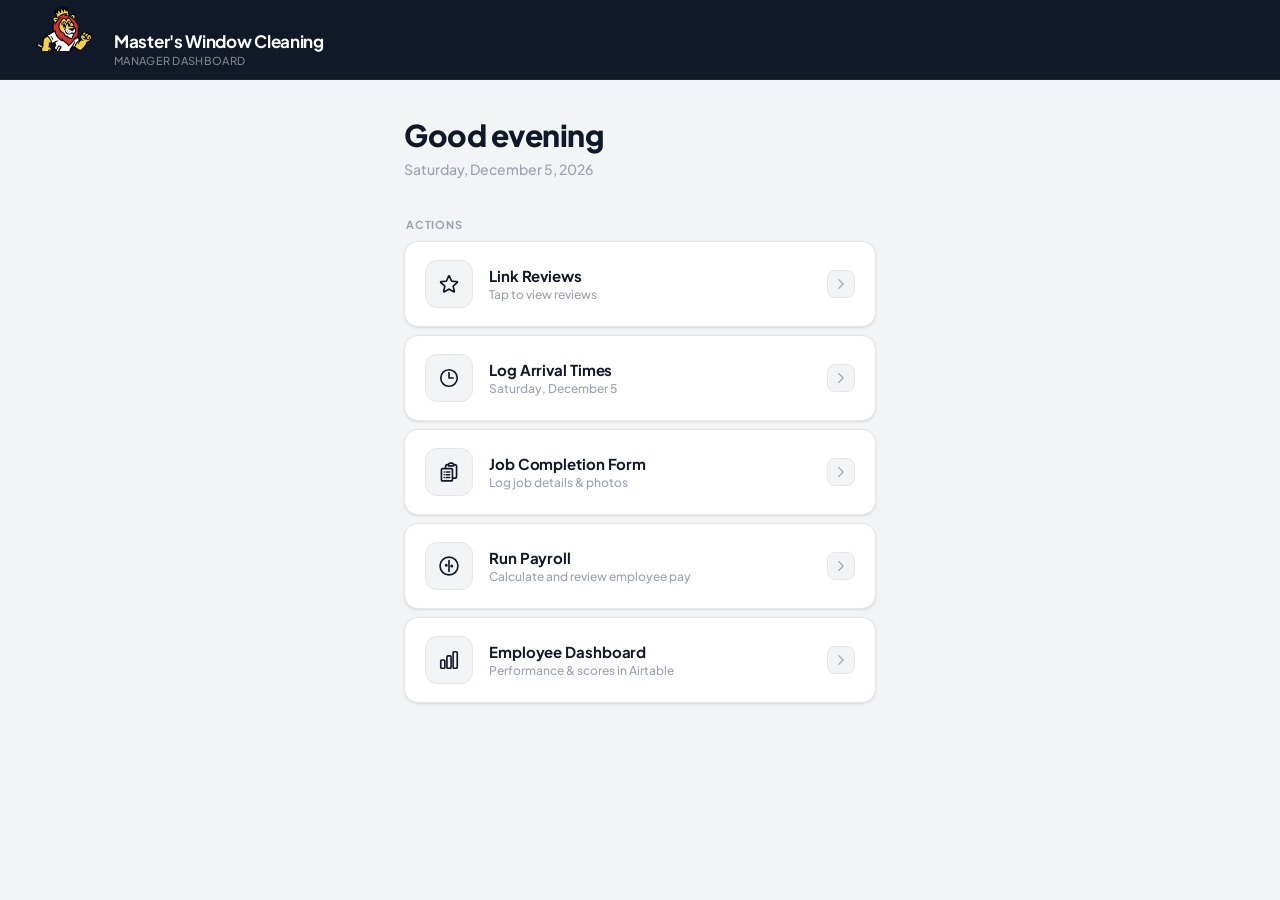
==== commit fc3cb4b4: "Add payroll calculation page and dashboard card Implement /payroll/index.html with three views: - Te" ====
--- a/index.html
+++ b/index.html
@@ -69,6 +69,21 @@
       </div>
     </a>
 
+    <a class="dash-card" href="/payroll/index.html">
+      <div class="dash-icon">
+        <svg xmlns="http://www.w3.org/2000/svg" fill="none" viewBox="0 0 24 24" stroke-width="1.8" stroke="currentColor">
+          <path stroke-linecap="round" stroke-linejoin="round" d="M12 6v12m-3.75-6.75a.75.75 0 1 0 1.5 0 .75.75 0 0 0-1.5 0ZM12 2.25c-5.385 0-9.75 4.365-9.75 9.75s4.365 9.75 9.75 9.75 9.75-4.365 9.75-9.75S17.385 2.25 12 2.25Zm3.75 9.75a.75.75 0 1 0-1.5 0 .75.75 0 0 0 1.5 0Z" />
+        </svg>
+      </div>
+      <div class="dash-info">
+        <div class="dash-title">Run Payroll</div>
+        <div class="dash-sub">Calculate and review employee pay</div>
+      </div>
+      <div class="dash-arrow">
+        <svg xmlns="http://www.w3.org/2000/svg" fill="none" viewBox="0 0 24 24" stroke-width="2" stroke="currentColor"><path stroke-linecap="round" stroke-linejoin="round" d="m8.25 4.5 7.5 7.5-7.5 7.5" /></svg>
+      </div>
+    </a>
+
     <a class="dash-card" href="https://airtable.com/appVXuyAYj47nZwyz/pagpmDIMyFnPi8ftK" target="_blank">
       <div class="dash-icon">
         <svg xmlns="http://www.w3.org/2000/svg" fill="none" viewBox="0 0 24 24" stroke-width="1.8" stroke="currentColor">
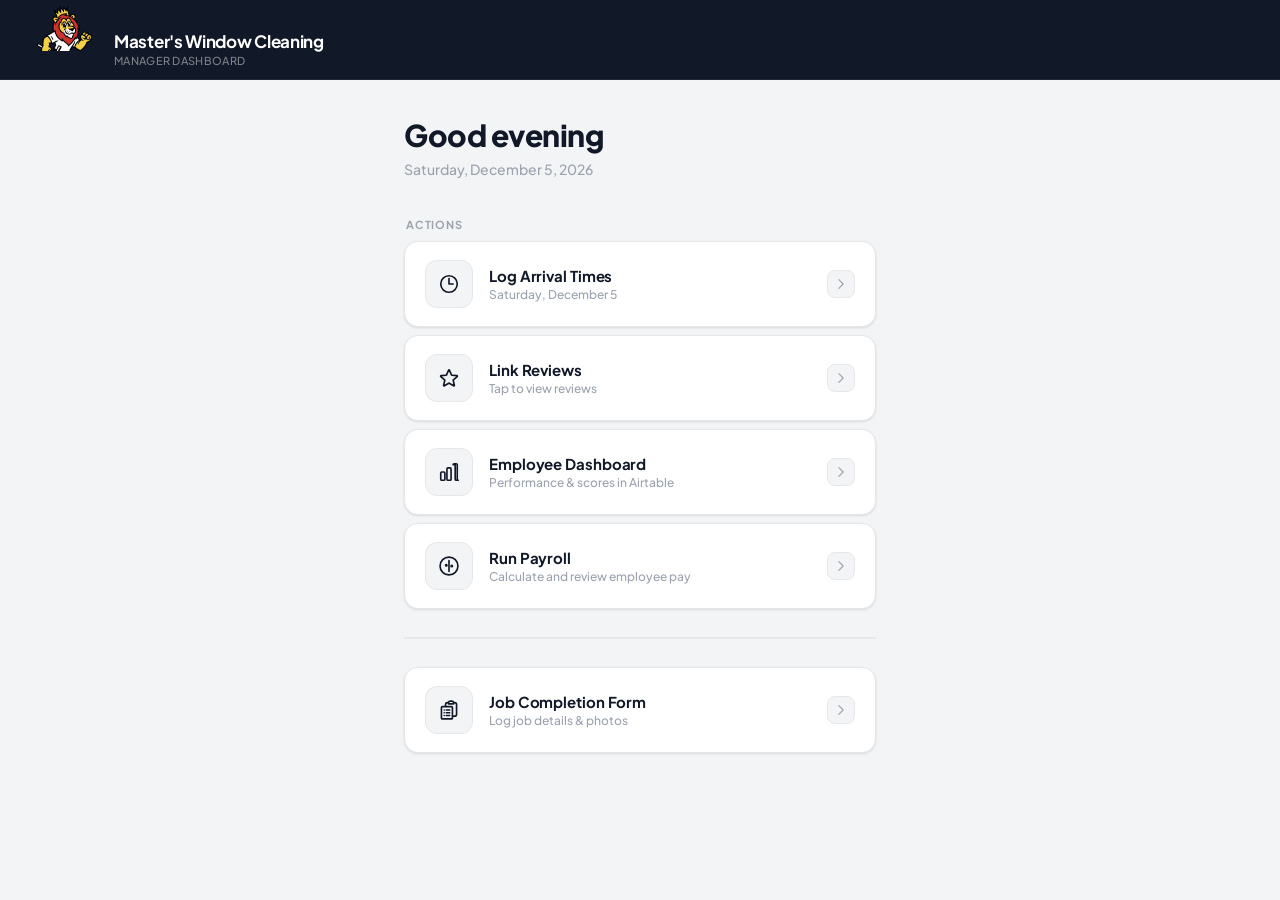
==== commit b4e951b9: "Reorganize dashboard card layout Reorder action cards on the manager dashboard: 1. Log Arrival Times" ====
--- a/index.html
+++ b/index.html
@@ -5,6 +5,14 @@
 <meta name="viewport" content="width=device-width, initial-scale=1.0, maximum-scale=1.0">
 <title>Master's Window Cleaning — Manager Dashboard</title>
 <link rel="stylesheet" href="/mwc-new.css">
+<style>
+.cards-separator {
+  height: 2px;
+  background: var(--border);
+  margin: 20px 0;
+  grid-column: 1 / -1;
+}
+</style>
 </head>
 <body>
 
@@ -24,6 +32,21 @@
   <p class="section-label">Actions</p>
   <div class="cards">
 
+    <a class="dash-card" href="/manager/index.html">
+      <div class="dash-icon">
+        <svg xmlns="http://www.w3.org/2000/svg" fill="none" viewBox="0 0 24 24" stroke-width="1.8" stroke="currentColor">
+          <path stroke-linecap="round" stroke-linejoin="round" d="M12 6v6h4.5m4.5 0a9 9 0 1 1-18 0 9 9 0 0 1 18 0Z" />
+        </svg>
+      </div>
+      <div class="dash-info">
+        <div class="dash-title">Log Arrival Times</div>
+        <div class="dash-sub" id="today-label"></div>
+      </div>
+      <div class="dash-arrow">
+        <svg xmlns="http://www.w3.org/2000/svg" fill="none" viewBox="0 0 24 24" stroke-width="2" stroke="currentColor"><path stroke-linecap="round" stroke-linejoin="round" d="m8.25 4.5 7.5 7.5-7.5 7.5" /></svg>
+      </div>
+    </a>
+
     <a class="dash-card" href="/reviews/index.html">
       <div class="dash-icon">
         <svg xmlns="http://www.w3.org/2000/svg" fill="none" viewBox="0 0 24 24" stroke-width="1.8" stroke="currentColor">
@@ -39,30 +62,15 @@
       </div>
     </a>
 
-    <a class="dash-card" href="/manager/index.html">
+    <a class="dash-card" href="https://airtable.com/appVXuyAYj47nZwyz/pagpmDIMyFnPi8ftK" target="_blank">
       <div class="dash-icon">
         <svg xmlns="http://www.w3.org/2000/svg" fill="none" viewBox="0 0 24 24" stroke-width="1.8" stroke="currentColor">
-          <path stroke-linecap="round" stroke-linejoin="round" d="M12 6v6h4.5m4.5 0a9 9 0 1 1-18 0 9 9 0 0 1 18 0Z" />
+          <path stroke-linecap="round" stroke-linejoin="round" d="M3 13.125C3 12.504 3.504 12 4.125 12h2.25c.621 0 1.125.504 1.125 1.125v6.75C7.5 20.496 6.996 21 6.375 21h-2.25A1.125 1.125 0 0 1 3 19.875v-6.75ZM9.75 8.625c0-.621.504-1.125 1.125-1.125h2.25c.621 0 1.125.504 1.125 1.125v11.25c0 .621-.504 1.125-1.125 1.125h-2.25a1.125 1.125 0 0 1-1.125-1.125V8.625ZM16.5 4.125c0-.621.504-1.125 1.125-1.125h2.25C20.496 3 21 3.504 21 4.125v15.75c0 .621-.504 1.125 1.125 1.125h-2.25a1.125 1.125 0 0 1-1.125-1.125V4.125Z" />
         </svg>
       </div>
       <div class="dash-info">
-        <div class="dash-title">Log Arrival Times</div>
-        <div class="dash-sub" id="today-label"></div>
-      </div>
-      <div class="dash-arrow">
-        <svg xmlns="http://www.w3.org/2000/svg" fill="none" viewBox="0 0 24 24" stroke-width="2" stroke="currentColor"><path stroke-linecap="round" stroke-linejoin="round" d="m8.25 4.5 7.5 7.5-7.5 7.5" /></svg>
-      </div>
-    </a>
-
-    <a class="dash-card" href="/jobs/index.html">
-      <div class="dash-icon">
-        <svg xmlns="http://www.w3.org/2000/svg" fill="none" viewBox="0 0 24 24" stroke-width="1.8" stroke="currentColor">
-          <path stroke-linecap="round" stroke-linejoin="round" d="M9 12h3.75M9 15h3.75M9 18h3.75m3 .75H18a2.25 2.25 0 0 0 2.25-2.25V6.108c0-1.135-.845-2.098-1.976-2.192a48.424 48.424 0 0 0-1.123-.08m-5.801 0c-.065.21-.1.433-.1.664 0 .414.336.75.75.75h4.5a.75.75 0 0 0 .75-.75 2.25 2.25 0 0 0-.1-.664m-5.8 0A2.251 2.251 0 0 1 13.5 2.25H15c1.012 0 1.867.668 2.15 1.586m-5.8 0c-.376.023-.75.05-1.124.08C9.095 4.01 8.25 4.973 8.25 6.108V8.25m0 0H4.875c-.621 0-1.125.504-1.125 1.125v11.25c0 .621.504 1.125 1.125 1.125h9.75c.621 0 1.125-.504 1.125-1.125V9.375c0-.621-.504-1.125-1.125-1.125H8.25ZM6.75 12h.008v.008H6.75V12Zm0 3h.008v.008H6.75V15Zm0 3h.008v.008H6.75V18Z" />
-        </svg>
-      </div>
-      <div class="dash-info">
-        <div class="dash-title">Job Completion Form</div>
-        <div class="dash-sub">Log job details & photos</div>
+        <div class="dash-title">Employee Dashboard</div>
+        <div class="dash-sub">Performance &amp; scores in Airtable</div>
       </div>
       <div class="dash-arrow">
         <svg xmlns="http://www.w3.org/2000/svg" fill="none" viewBox="0 0 24 24" stroke-width="2" stroke="currentColor"><path stroke-linecap="round" stroke-linejoin="round" d="m8.25 4.5 7.5 7.5-7.5 7.5" /></svg>
@@ -84,15 +92,17 @@
       </div>
     </a>
 
-    <a class="dash-card" href="https://airtable.com/appVXuyAYj47nZwyz/pagpmDIMyFnPi8ftK" target="_blank">
+    <div class="cards-separator"></div>
+
+    <a class="dash-card" href="/jobs/index.html">
       <div class="dash-icon">
         <svg xmlns="http://www.w3.org/2000/svg" fill="none" viewBox="0 0 24 24" stroke-width="1.8" stroke="currentColor">
-          <path stroke-linecap="round" stroke-linejoin="round" d="M3 13.125C3 12.504 3.504 12 4.125 12h2.25c.621 0 1.125.504 1.125 1.125v6.75C7.5 20.496 6.996 21 6.375 21h-2.25A1.125 1.125 0 0 1 3 19.875v-6.75ZM9.75 8.625c0-.621.504-1.125 1.125-1.125h2.25c.621 0 1.125.504 1.125 1.125v11.25c0 .621-.504 1.125-1.125 1.125h-2.25a1.125 1.125 0 0 1-1.125-1.125V8.625ZM16.5 4.125c0-.621.504-1.125 1.125-1.125h2.25C20.496 3 21 3.504 21 4.125v15.75c0 .621-.504 1.125-1.125 1.125h-2.25a1.125 1.125 0 0 1-1.125-1.125V4.125Z" />
+          <path stroke-linecap="round" stroke-linejoin="round" d="M9 12h3.75M9 15h3.75M9 18h3.75m3 .75H18a2.25 2.25 0 0 0 2.25-2.25V6.108c0-1.135-.845-2.098-1.976-2.192a48.424 48.424 0 0 0-1.123-.08m-5.801 0c-.065.21-.1.433-.1.664 0 .414.336.75.75.75h4.5a.75.75 0 0 0 .75-.75 2.25 2.25 0 0 0-.1-.664m-5.8 0A2.251 2.251 0 0 1 13.5 2.25H15c1.012 0 1.867.668 2.15 1.586m-5.8 0c-.376.023-.75.05-1.124.08C9.095 4.01 8.25 4.973 8.25 6.108V8.25m0 0H4.875c-.621 0-1.125.504-1.125 1.125v11.25c0 .621.504 1.125 1.125 1.125h9.75c.621 0 1.125-.504 1.125-1.125V9.375c0-.621-.504-1.125-1.125-1.125H8.25ZM6.75 12h.008v.008H6.75V12Zm0 3h.008v.008H6.75V15Zm0 3h.008v.008H6.75V18Z" />
         </svg>
       </div>
       <div class="dash-info">
-        <div class="dash-title">Employee Dashboard</div>
-        <div class="dash-sub">Performance &amp; scores in Airtable</div>
+        <div class="dash-title">Job Completion Form</div>
+        <div class="dash-sub">Log job details & photos</div>
       </div>
       <div class="dash-arrow">
         <svg xmlns="http://www.w3.org/2000/svg" fill="none" viewBox="0 0 24 24" stroke-width="2" stroke="currentColor"><path stroke-linecap="round" stroke-linejoin="round" d="m8.25 4.5 7.5 7.5-7.5 7.5" /></svg>
--- a/mwc-new.css
+++ b/mwc-new.css
@@ -108,6 +108,7 @@
   transition: background 0.15s, color 0.15s;
   border-radius: 8px;
   text-decoration: none;
+  align-self: center;
 }
 
 .header-back:hover { background: rgba(255,255,255,0.13); color: #fff; }
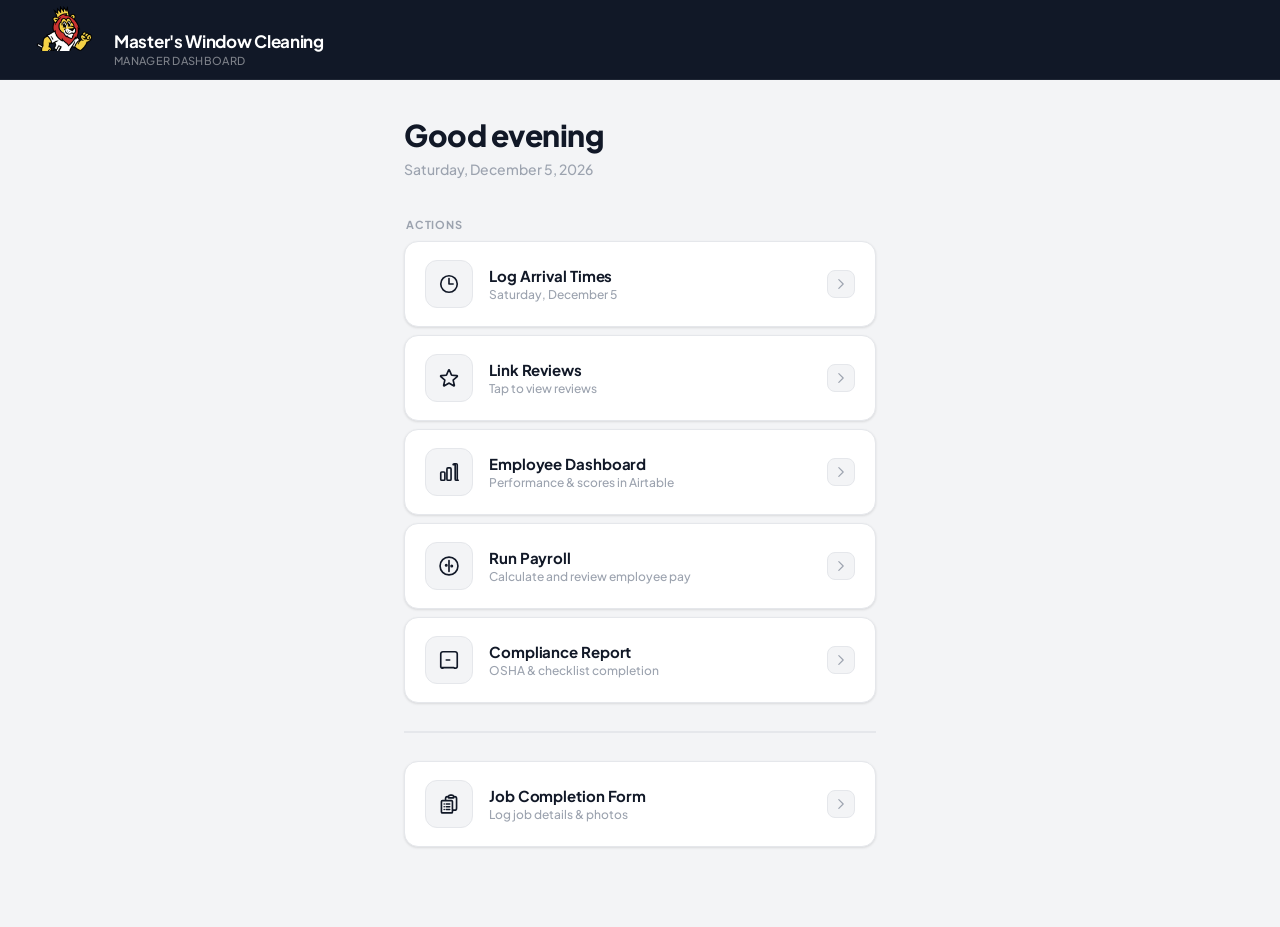
==== commit 3e17f30a: "Add non-commission hours flow, update payroll calculation, and create compliance report" ====
--- a/index.html
+++ b/index.html
@@ -92,6 +92,21 @@
       </div>
     </a>
 
+    <a class="dash-card" href="/compliance/index.html">
+      <div class="dash-icon">
+        <svg xmlns="http://www.w3.org/2000/svg" fill="none" viewBox="0 0 24 24" stroke-width="1.8" stroke="currentColor">
+          <path stroke-linecap="round" stroke-linejoin="round" d="M9 12h3.75m-9 8.25h13.5A2.25 2.25 0 0021 19.5V5.25A2.25 2.25 0 0018.75 3H5.25A2.25 2.25 0 003 5.25v14.25A2.25 2.25 0 005.25 21z" />
+        </svg>
+      </div>
+      <div class="dash-info">
+        <div class="dash-title">Compliance Report</div>
+        <div class="dash-sub">OSHA &amp; checklist completion</div>
+      </div>
+      <div class="dash-arrow">
+        <svg xmlns="http://www.w3.org/2000/svg" fill="none" viewBox="0 0 24 24" stroke-width="2" stroke="currentColor"><path stroke-linecap="round" stroke-linejoin="round" d="m8.25 4.5 7.5 7.5-7.5 7.5" /></svg>
+      </div>
+    </a>
+
     <div class="cards-separator"></div>
 
     <a class="dash-card" href="/jobs/index.html">
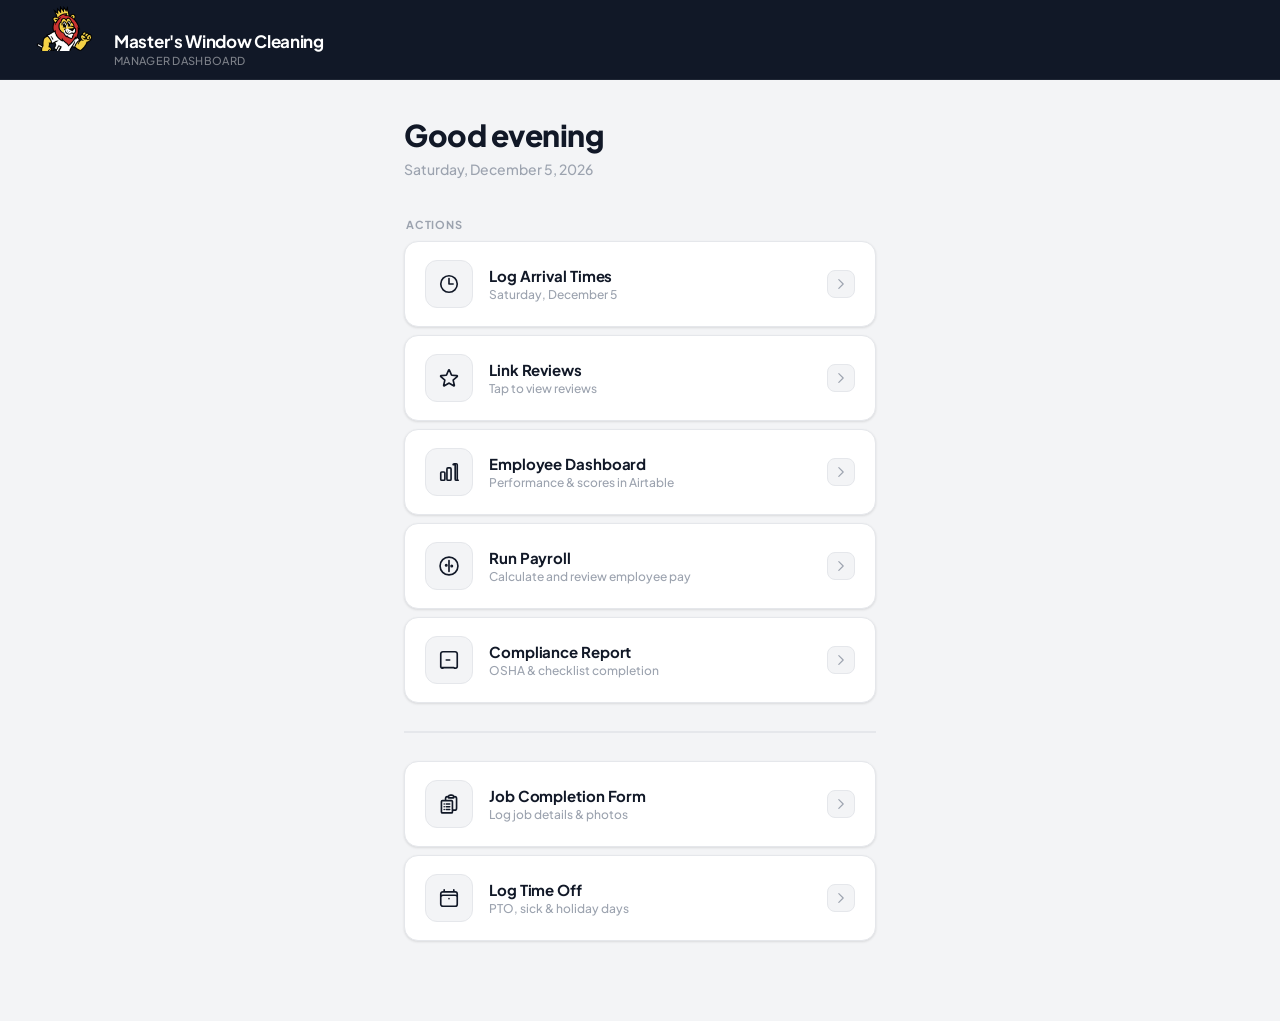
==== commit 8eda2fec: "Add PTO capture: tech entry screen, payroll page PTO columns New pto/index.html lets techs log full-" ====
--- a/index.html
+++ b/index.html
@@ -124,6 +124,21 @@
       </div>
     </a>
 
+    <a class="dash-card" href="/pto/index.html">
+      <div class="dash-icon">
+        <svg xmlns="http://www.w3.org/2000/svg" fill="none" viewBox="0 0 24 24" stroke-width="1.8" stroke="currentColor">
+          <path stroke-linecap="round" stroke-linejoin="round" d="M6.75 3v2.25M17.25 3v2.25M3 18.75V7.5a2.25 2.25 0 0 1 2.25-2.25h13.5A2.25 2.25 0 0 1 21 7.5v11.25m-18 0A2.25 2.25 0 0 0 5.25 21h13.5A2.25 2.25 0 0 0 21 18.75m-18 0v-7.5A2.25 2.25 0 0 1 5.25 9h13.5A2.25 2.25 0 0 1 21 11.25v7.5m-9-6h.008v.008H12v-.008Z" />
+        </svg>
+      </div>
+      <div class="dash-info">
+        <div class="dash-title">Log Time Off</div>
+        <div class="dash-sub">PTO, sick & holiday days</div>
+      </div>
+      <div class="dash-arrow">
+        <svg xmlns="http://www.w3.org/2000/svg" fill="none" viewBox="0 0 24 24" stroke-width="2" stroke="currentColor"><path stroke-linecap="round" stroke-linejoin="round" d="m8.25 4.5 7.5 7.5-7.5 7.5" /></svg>
+      </div>
+    </a>
+
   </div>
 
 </div>
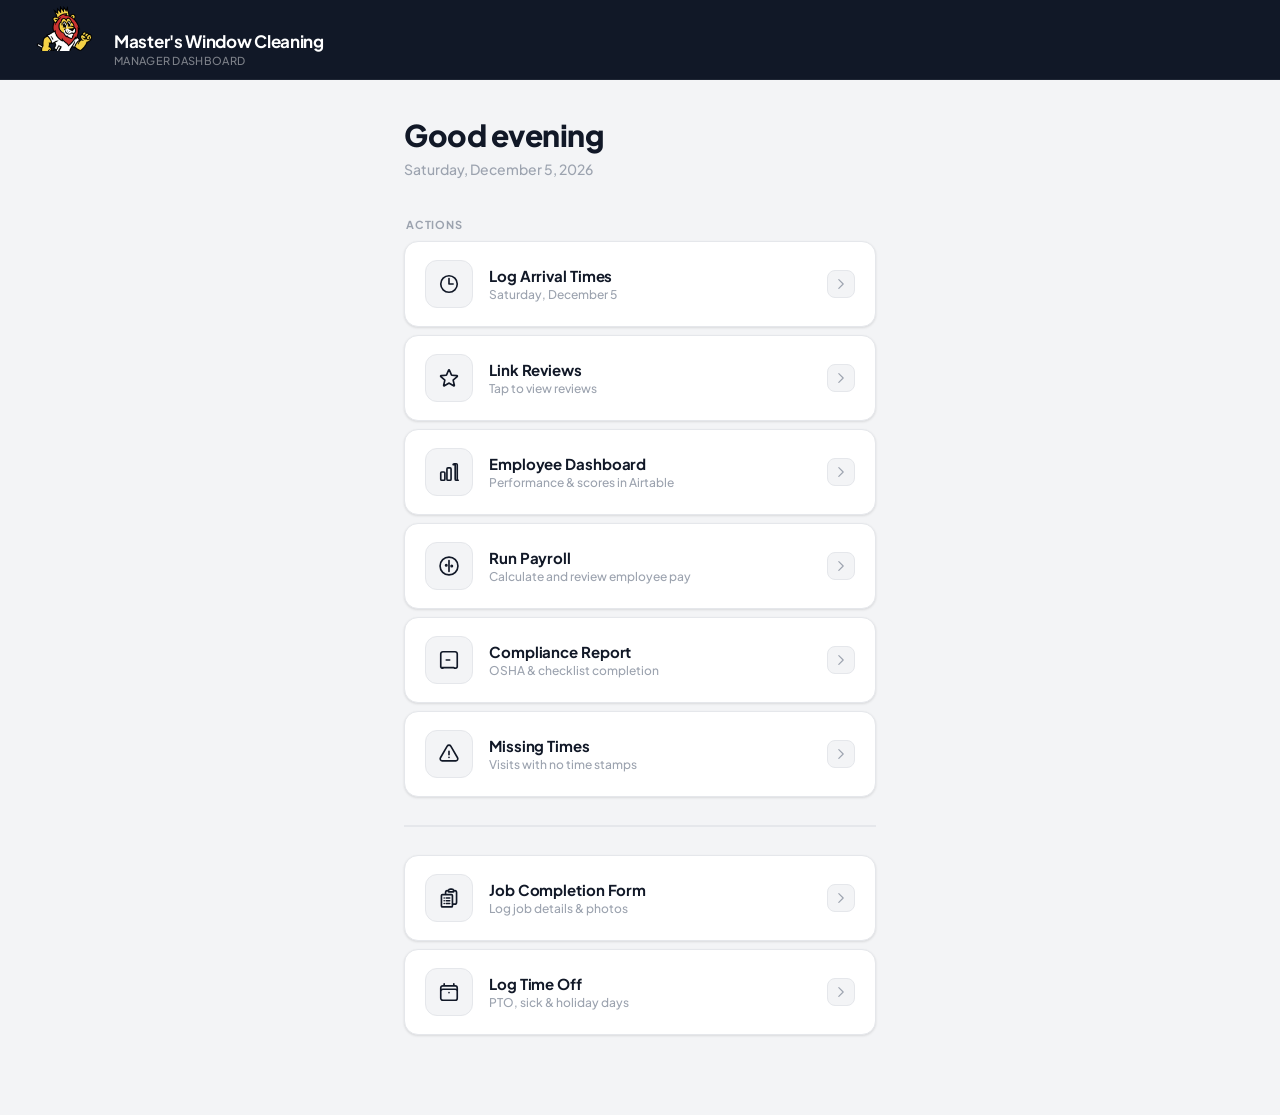
==== commit 9d2d7ce3: "Add Missing Times manager page: visits with no commission times One card per visit (same Job Date + " ====
--- a/index.html
+++ b/index.html
@@ -101,6 +101,21 @@
       <div class="dash-info">
         <div class="dash-title">Compliance Report</div>
         <div class="dash-sub">OSHA &amp; checklist completion</div>
+      </div>
+      <div class="dash-arrow">
+        <svg xmlns="http://www.w3.org/2000/svg" fill="none" viewBox="0 0 24 24" stroke-width="2" stroke="currentColor"><path stroke-linecap="round" stroke-linejoin="round" d="m8.25 4.5 7.5 7.5-7.5 7.5" /></svg>
+      </div>
+    </a>
+
+    <a class="dash-card" href="/missing-times/index.html">
+      <div class="dash-icon">
+        <svg xmlns="http://www.w3.org/2000/svg" fill="none" viewBox="0 0 24 24" stroke-width="1.8" stroke="currentColor">
+          <path stroke-linecap="round" stroke-linejoin="round" d="M12 9v3.75m-9.303 3.376c-.866 1.5.217 3.374 1.948 3.374h14.71c1.73 0 2.813-1.874 1.948-3.374L13.949 3.378c-.866-1.5-3.032-1.5-3.898 0L2.697 16.126ZM12 15.75h.008v.008H12v-.008Z" />
+        </svg>
+      </div>
+      <div class="dash-info">
+        <div class="dash-title">Missing Times</div>
+        <div class="dash-sub">Visits with no time stamps</div>
       </div>
       <div class="dash-arrow">
         <svg xmlns="http://www.w3.org/2000/svg" fill="none" viewBox="0 0 24 24" stroke-width="2" stroke="currentColor"><path stroke-linecap="round" stroke-linejoin="round" d="m8.25 4.5 7.5 7.5-7.5 7.5" /></svg>
